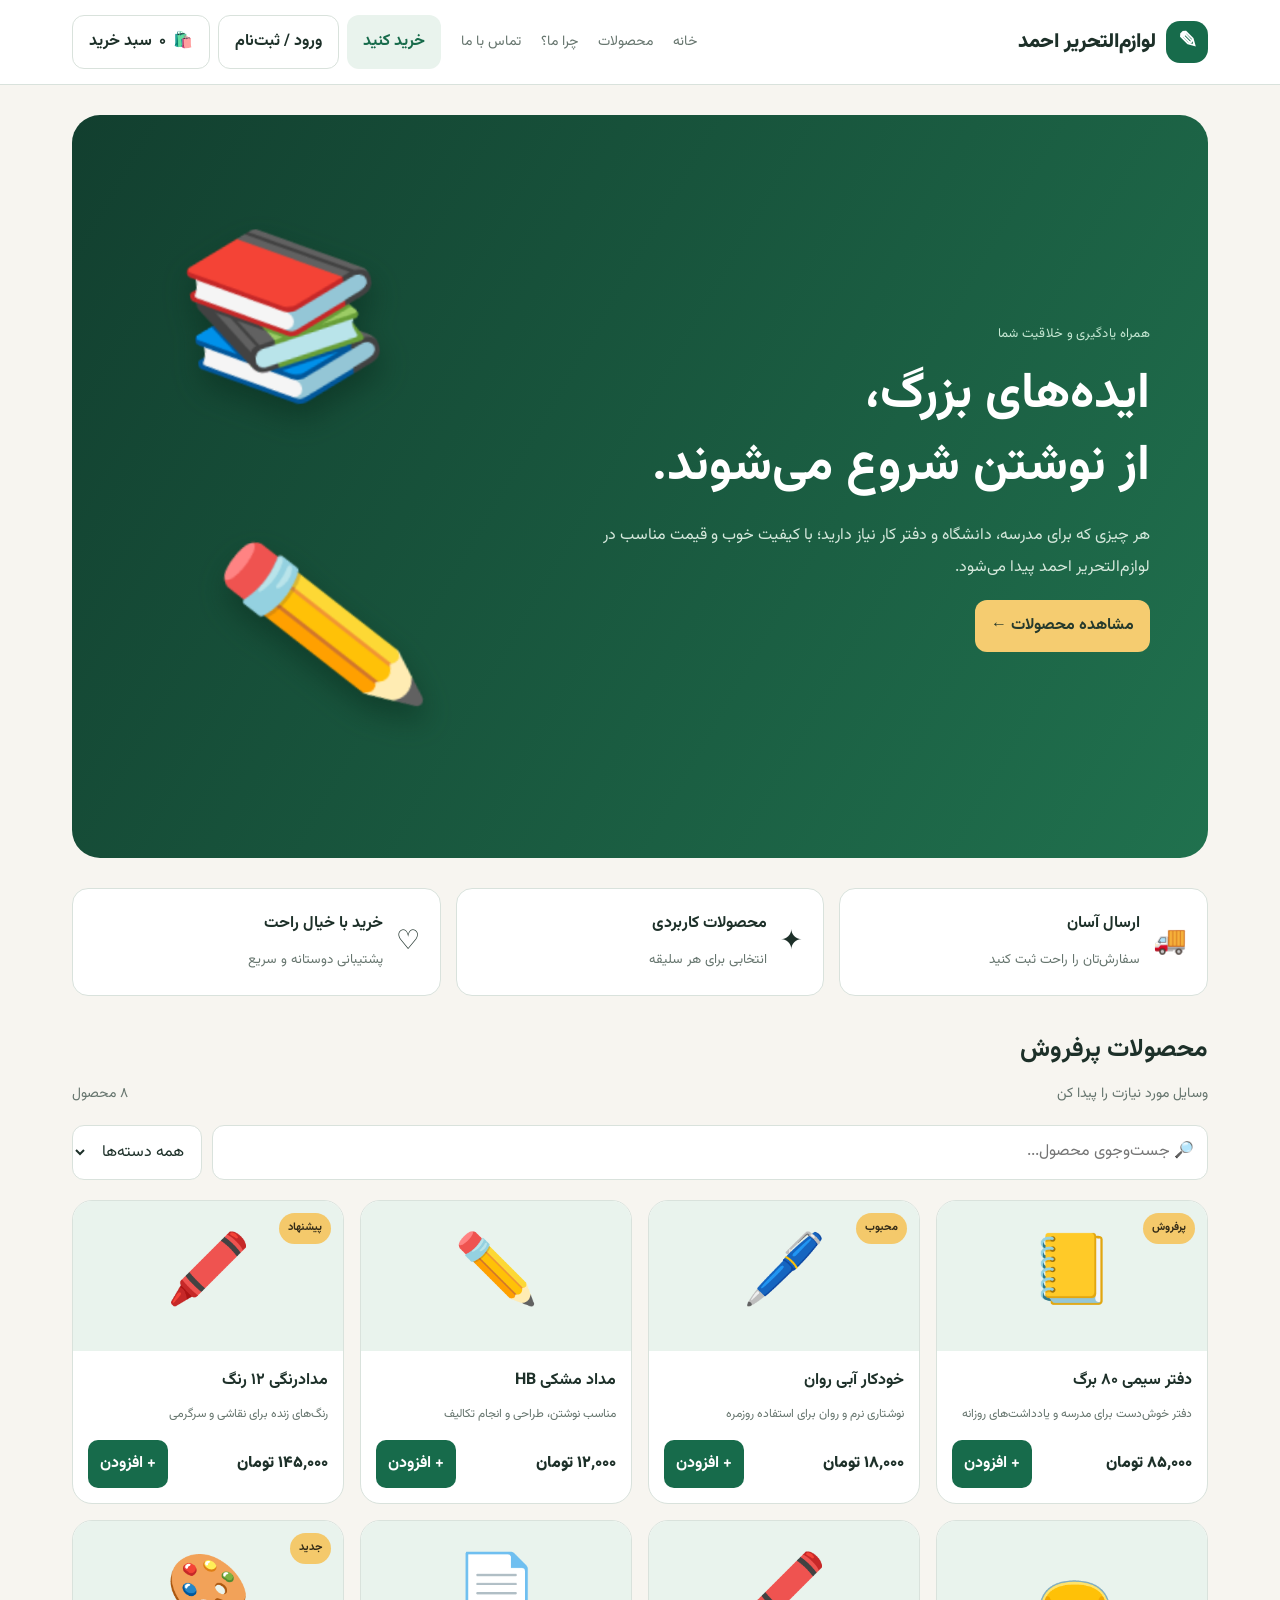
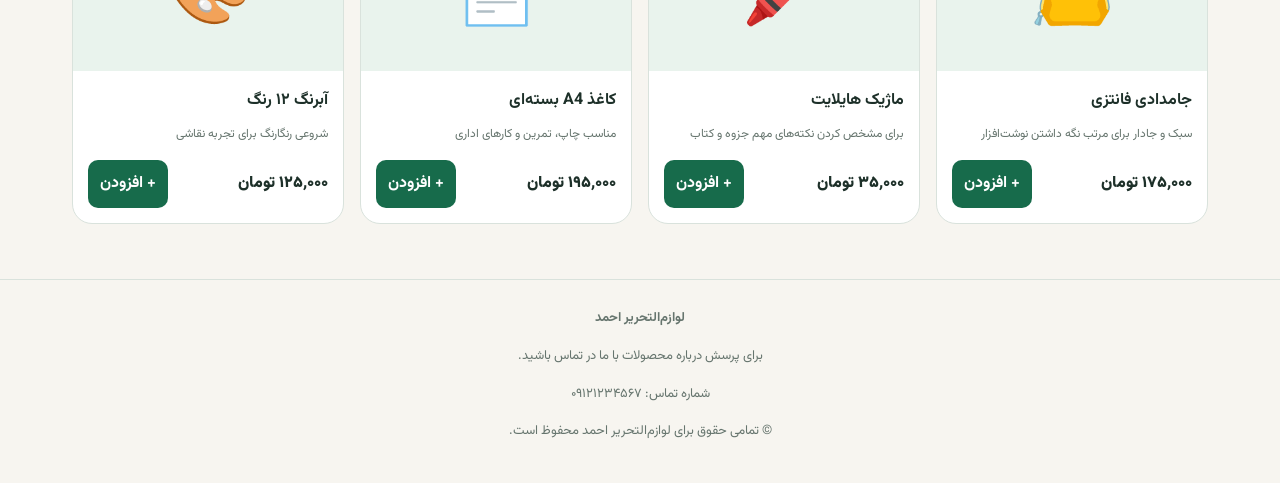
==== index.html @ 2559542f "Rename ahmad-shop-photo-ready.html to index.html" ====
<!DOCTYPE html>
<html lang="fa" dir="rtl">
<head>
<meta charset="UTF-8"><meta name="viewport" content="width=device-width, initial-scale=1"><title>لوازم‌التحریر احمد</title>
<style>
@import url('https://fonts.googleapis.com/css2?family=Vazirmatn:wght@400;500;600;700;800;900&display=swap');
:root{color-scheme:light dark;--bg:light-dark(#f7f5f0,#141a18);--surface:light-dark(#fff,#202925);--ink:light-dark(#1d3029,#f1f5f2);--muted:light-dark(#66756e,#aab8b0);--line:light-dark(#e4e9e4,#35443c);--green:light-dark(#176b4b,#57c18e);--pale:light-dark(#e9f3ed,#253e32);--gold:light-dark(#f4c96b,#b48d36)}*{box-sizing:border-box}body{margin:0;font-family:"Vazirmatn","Noto Sans Arabic",Tahoma,sans-serif;background:var(--bg);color:var(--ink)}button,input,select,textarea{font:inherit}button{cursor:pointer;border:0;border-radius:12px;padding:11px 16px;background:var(--green);color:white;font-weight:700}button.secondary{background:var(--pale);color:var(--green)}button.ghost{background:transparent;border:1px solid var(--line);color:var(--ink)}button.danger{background:#b84040}.root{min-height:100vh;background:var(--bg)}header{background:var(--surface);border-bottom:1px solid var(--line);position:sticky;top:0;z-index:5}.nav{max-width:1180px;margin:auto;padding:15px 22px;display:flex;align-items:center;gap:20px}.brand{display:flex;align-items:center;gap:10px;font-weight:900;font-size:20px;margin-left:auto}.logo{width:42px;height:42px;border-radius:14px;background:var(--green);color:white;display:grid;place-items:center;font-size:23px}.navlinks{display:flex;gap:20px;color:var(--muted);font-size:14px}.navlinks a{color:inherit;text-decoration:none}.navactions{display:flex;gap:8px}.hero{max-width:1180px;margin:30px auto 22px;padding:0 22px}.heroBox{background:linear-gradient(120deg,#123f2f,#20714e);border-radius:28px;color:white;padding:clamp(26px,5vw,58px);display:grid;grid-template-columns:1.3fr .7fr;align-items:center;gap:20px;overflow:hidden;position:relative}.eyebrow{font-size:13px;color:#c7e8d4;letter-spacing:.3px}.hero h1{font-size:clamp(30px,4vw,50px);line-height:1.45;margin:12px 0}.hero p{color:#d5e8dc;line-height:2;max-width:570px}.heroArt{font-size:clamp(90px,14vw,165px);text-align:center;filter:drop-shadow(0 15px 15px #082b1c88);transform:rotate(-7deg)}.hero button{background:#f5cc70;color:#263a2c}.wrap{max-width:1180px;margin:0 auto;padding:0 22px 55px}.sectionHead{display:flex;align-items:end;justify-content:space-between;gap:16px;margin:30px 0 18px}.sectionHead h2{margin:0;font-size:25px}.muted{color:var(--muted);font-size:14px;margin-top:7px}.filters{display:flex;gap:10px;flex-wrap:wrap;margin-bottom:20px}.field{background:var(--surface);border:1px solid var(--line);border-radius:12px;color:var(--ink);padding:11px 13px;min-width:0}.search{flex:1;min-width:180px}.products{display:grid;grid-template-columns:repeat(4,minmax(0,1fr));gap:16px}.product{background:var(--surface);border:1px solid var(--line);border-radius:20px;overflow:hidden;display:flex;flex-direction:column;transition:transform .2s}.product:hover{transform:translateY(-3px)}.productArt{height:150px;background:var(--pale);display:grid;place-items:center;font-size:68px;position:relative;overflow:hidden}.productArt img{width:100%;height:100%;object-fit:cover;display:block}.imagePreview{width:100%;height:180px;border:2px dashed var(--line);border-radius:16px;background:var(--pale);display:grid;place-items:center;overflow:hidden;color:var(--muted);margin-top:8px}.imagePreview img{width:100%;height:100%;object-fit:contain;display:block}.tag{position:absolute;top:12px;right:12px;background:var(--gold);color:#332b17;border-radius:20px;padding:5px 9px;font-size:11px;font-weight:bold}.productBody{padding:15px;display:flex;flex-direction:column;flex:1}.product h3{margin:0 0 8px;font-size:16px}.product p{font-size:12px;color:var(--muted);line-height:1.8;margin:0 0 14px}.priceRow{display:flex;align-items:center;justify-content:space-between;gap:8px;margin-top:auto}.price{font-weight:900;font-size:16px}.price small{font-size:11px;color:var(--muted);font-weight:400}.add{padding:9px 12px;border-radius:10px}.benefits{display:grid;grid-template-columns:repeat(3,1fr);gap:15px;margin:30px 0}.benefit{border:1px solid var(--line);background:var(--surface);border-radius:16px;padding:20px;display:flex;gap:13px;align-items:center}.benefit span{font-size:27px}.benefit strong{display:block;margin-bottom:5px}.benefit small{color:var(--muted)}footer{border-top:1px solid var(--line);padding:26px 22px;color:var(--muted);text-align:center;font-size:13px}.adminTab{position:fixed;bottom:18px;left:18px;z-index:8;box-shadow:0 6px 25px #0002}.admin{position:fixed;inset:0;background:var(--bg);z-index:10;overflow:auto;display:none}.admin.open{display:block}.adminTop{background:var(--surface);border-bottom:1px solid var(--line);padding:17px 24px;display:flex;align-items:center;gap:12px;position:sticky;top:0;z-index:2}.adminTop h2{margin:0 auto 0 0;font-size:19px}.adminLayout{max-width:1180px;margin:auto;padding:24px;display:grid;grid-template-columns:220px 1fr;gap:22px}.side,.panel{background:var(--surface);border:1px solid var(--line);border-radius:18px;padding:18px;height:max-content}.side button{width:100%;text-align:right;margin:4px 0}.side button.active{background:var(--green);color:white}.panel h3{margin:0 0 16px}.adminGrid{display:grid;grid-template-columns:repeat(2,minmax(0,1fr));gap:14px}.adminGrid label{font-size:13px;color:var(--muted);display:flex;flex-direction:column;gap:7px}.adminGrid .wide{grid-column:1/-1}.adminActions{display:flex;gap:9px;flex-wrap:wrap;margin-top:18px}.tableWrap{overflow:auto}table{width:100%;border-collapse:collapse;min-width:500px}th,td{text-align:right;padding:12px 10px;border-bottom:1px solid var(--line);font-size:13px}th{color:var(--muted);font-weight:600}.tiny{padding:7px 10px;font-size:12px;margin:2px}.statrow{display:grid;grid-template-columns:repeat(3,1fr);gap:12px;margin-bottom:18px}.stat{background:var(--pale);padding:16px;border-radius:14px}.stat strong{font-size:22px;display:block;margin-top:8px}.empty{text-align:center;padding:45px;color:var(--muted)}.toast{position:fixed;bottom:20px;right:20px;background:var(--ink);color:var(--bg);padding:13px 18px;border-radius:12px;display:none;z-index:20}.toast.show{display:block}.cartBubble{font-weight:bold}.note{font-size:12px;color:var(--muted);line-height:1.8}
@media(max-width:850px){.products{grid-template-columns:repeat(2,minmax(0,1fr))}.navlinks{display:none}.heroBox{grid-template-columns:1fr .5fr}.heroArt{font-size:85px}.adminLayout{grid-template-columns:1fr}.side{display:flex;gap:6px;overflow:auto}.side button{white-space:nowrap;width:auto}.benefits{grid-template-columns:1fr}.statrow{grid-template-columns:1fr 1fr}}
@media(max-width:500px){.nav{padding:12px}.brand{font-size:16px}.logo{width:36px;height:36px}.navactions button{padding:9px 10px}.hero{margin-top:16px}.heroBox{grid-template-columns:1fr}.heroArt{display:none}.products{gap:10px}.productArt{height:110px;font-size:53px}.productBody{padding:11px}.product h3{font-size:14px}.priceRow{align-items:flex-start;flex-direction:column}.add{width:100%}.adminLayout{padding:12px}.adminGrid{grid-template-columns:1fr}.adminGrid .wide{grid-column:auto}.adminTop{padding:12px}.statrow{grid-template-columns:1fr}}
/* Persian typography and mobile-first polish */
body,button,input,select,textarea{font-family:"Vazirmatn","Noto Sans Arabic","Noto Naskh Arabic UI",Tahoma,sans-serif;line-height:1.8}
.adminTab{display:block!important}
.authShade,.checkoutShade{position:fixed;inset:0;background:#101713d9;z-index:30;display:grid;place-items:center;padding:16px;overflow:auto}
.authCard,.checkoutCard{background:var(--surface);color:var(--ink);border:1px solid var(--line);border-radius:22px;padding:24px;width:min(100%,480px);box-shadow:0 25px 80px #0004}
.authCard h2,.checkoutCard h2{margin-top:0}
.authCard label,.checkoutCard label{display:flex;flex-direction:column;gap:6px;margin:12px 0;font-size:14px}
.authCard input,.checkoutCard input,.checkoutCard textarea{width:100%}
.payBox{padding:14px;border:1px dashed var(--green);border-radius:14px;background:var(--pale);line-height:2;margin:14px 0}
.socialLinks{display:flex;gap:8px;flex-wrap:wrap;margin:12px 0}
.socialLinks a{display:inline-block;text-decoration:none;background:var(--pale);color:var(--green);border-radius:10px;padding:9px 12px;font-weight:700}
@media(max-width:500px){.authCard,.checkoutCard{padding:18px}.authCard button,.checkoutCard button{width:100%}}
/* Clear, readable customer forms */
:root{color-scheme:light;--bg:#f7f5f0;--surface:#ffffff;--ink:#1d3029;--muted:#66756e;--line:#d9e2dc;--green:#176b4b;--pale:#e9f3ed;--gold:#f4c96b}
body,button,input,select,textarea{font-family:Tahoma,"Segoe UI",sans-serif;line-height:1.9}
.checkoutShade,.authShade{background:rgba(8,18,13,.78);padding:24px 14px;align-items:start;overflow-y:auto}
.checkoutCard,.authCard{background:#fff!important;color:#172c22!important;border:2px solid #d5e5da;box-shadow:0 20px 70px rgba(0,0,0,.45);width:min(100%,560px);max-height:none;margin:3vh auto;padding:30px;font-size:16px}
.checkoutCard h2,.authCard h2{font-size:27px;font-weight:900;color:#145b3d;margin-bottom:8px}
.checkoutCard .muted,.authCard .muted{color:#53665b;font-size:15px;line-height:2}
.checkoutCard label,.authCard label{display:flex;flex-direction:column;gap:8px;margin:16px 0;color:#243b2f;font-size:16px;font-weight:700}
.checkoutCard .field,.authCard .field{background:#fff!important;color:#172c22!important;border:1.5px solid #b8cbbd;border-radius:11px;padding:12px 14px;min-height:48px;width:100%;font-size:16px}
.checkoutCard textarea,.authCard textarea{min-height:90px}
.checkoutCard .adminActions,.authCard .adminActions{display:flex;gap:10px;flex-wrap:wrap;margin-top:22px}
.checkoutCard .adminActions button,.authCard .adminActions button{flex:1;min-width:130px;min-height:48px;font-size:15px}
.checkoutCard .note,.authCard .note{color:#52665a;font-size:13px;line-height:2}
.checkoutCard .payBox{background:#edf7f0;color:#183c29;border:1.5px dashed #176b4b;font-size:16px}
@media(max-width:500px){.checkoutShade,.authShade{padding:10px}.checkoutCard,.authCard{padding:20px;margin:8px auto}.checkoutCard h2,.authCard h2{font-size:23px}.checkoutCard .adminActions,.authCard .adminActions{flex-direction:column}.checkoutCard .adminActions button,.authCard .adminActions button{width:100%}}
/* Secret admin entry: click the shop name five times */
.adminTab{display:none!important}
#brandName{cursor:pointer;user-select:none}
#brandName:focus-visible{outline:2px solid var(--green);outline-offset:5px;border-radius:4px}
body,button,input,select,textarea{font-family:'Vazirmatn',Tahoma,sans-serif!important;line-height:1.9}
</style></head>
<body><div class="root" id="appRoot">
<header><div class="nav"><div class="brand"><div class="logo">✎</div><span id="brandName">لوازم‌التحریر احمد</span></div><nav class="navlinks"><a href="#home">خانه</a><a href="#products">محصولات</a><a href="#why">چرا ما؟</a><a href="#contact">تماس با ما</a></nav><div class="navactions"><button class="secondary" onclick="document.getElementById('products').scrollIntoView({behavior:'smooth'})">خرید کنید</button><button class="ghost" onclick="showCart()">🛒 <span class="cartBubble" id="cartCount">۰</span></button></div></div></header>
<section class="hero" id="home"><div class="heroBox"><div><div class="eyebrow" id="heroEyebrow">همراه یادگیری و خلاقیت شما</div><h1 id="heroTitle">ایده‌های بزرگ،<br>از نوشتن شروع می‌شوند.</h1><p id="heroText">هر چیزی که برای مدرسه، دانشگاه و دفتر کار نیاز دارید؛ با کیفیت خوب و قیمت مناسب در لوازم‌التحریر احمد پیدا می‌شود.</p><button onclick="document.getElementById('products').scrollIntoView({behavior:'smooth'})">مشاهده محصولات ←</button></div><div class="heroArt">📚✏️</div></div></section>
<main class="wrap"><div class="benefits" id="why"><div class="benefit"><span>🚚</span><div><strong>ارسال آسان</strong><small>سفارش‌تان را راحت ثبت کنید</small></div></div><div class="benefit"><span>✦</span><div><strong>محصولات کاربردی</strong><small>انتخابی برای هر سلیقه</small></div></div><div class="benefit"><span>♡</span><div><strong>خرید با خیال راحت</strong><small>پشتیبانی دوستانه و سریع</small></div></div></div>
<div class="sectionHead" id="products"><div><h2>محصولات پرفروش</h2><div class="muted">وسایل مورد نیازت را پیدا کن</div></div><span class="muted" id="productCount"></span></div><div class="filters"><input class="field search" id="searchBox" placeholder="🔎 جست‌وجوی محصول..." oninput="renderProducts()"><select class="field" id="categoryFilter" onchange="renderProducts()"><option value="همه">همه دسته‌ها</option><option>نوشت‌افزار</option><option>دفتر و کاغذ</option><option>ابزار هنری</option><option>لوازم اداری</option></select></div><div class="products" id="productGrid"></div>
</main><footer id="contact"><strong id="footerName">لوازم‌التحریر احمد</strong><p id="footerText">برای پرسش درباره محصولات با ما در تماس باشید.</p><span id="footerPhone">شماره تماس: ۰۹۱۲۱۲۳۴۵۶۷</span><p>© تمامی حقوق برای لوازم‌التحریر احمد محفوظ است.</p></footer></div>
<button class="adminTab" onclick="openAdmin()">⚙ پنل مدیریت</button><div class="admin" id="admin"><div class="adminTop"><div class="logo">✎</div><h2>پنل مدیریت فروشگاه</h2><button class="ghost" onclick="closeAdmin()">✕ بستن</button></div><div class="adminLayout"><aside class="side"><button class="active" data-tab="dashboard" onclick="adminTab('dashboard',this)">▦ نمای کلی</button><button data-tab="products" onclick="adminTab('products',this)">📦 مدیریت محصولات</button><button data-tab="settings" onclick="adminTab('settings',this)">⚙ تنظیمات سایت</button><button data-tab="orders" onclick="adminTab('orders',this)">🛒 سبد خرید / سفارش‌ها</button></aside><section id="adminContent"></section></div></div><div class="toast" id="toast"></div>
<script>
const defaultProducts=[
{id:1,name:'دفتر سیمی ۸۰ برگ',category:'دفتر و کاغذ',price:85000,emoji:'📒',desc:'دفتر خوش‌دست برای مدرسه و یادداشت‌های روزانه',tag:'پرفروش'},
{id:2,name:'خودکار آبی روان',category:'نوشت‌افزار',price:18000,emoji:'🖊️',desc:'نوشتاری نرم و روان برای استفاده روزمره',tag:'محبوب'},
{id:3,name:'مداد مشکی HB',category:'نوشت‌افزار',price:12000,emoji:'✏️',desc:'مناسب نوشتن، طراحی و انجام تکالیف',tag:''},
{id:4,name:'مدادرنگی ۱۲ رنگ',category:'ابزار هنری',price:145000,emoji:'🖍️',desc:'رنگ‌های زنده برای نقاشی و سرگرمی',tag:'پیشنهاد'},
{id:5,name:'جامدادی فانتزی',category:'نوشت‌افزار',price:175000,emoji:'👝',desc:'سبک و جادار برای مرتب نگه داشتن نوشت‌افزار',tag:''},
{id:6,name:'ماژیک هایلایت',category:'لوازم اداری',price:35000,emoji:'🖍️',desc:'برای مشخص کردن نکته‌های مهم جزوه و کتاب',tag:''},
{id:7,name:'کاغذ A4 بسته‌ای',category:'دفتر و کاغذ',price:195000,emoji:'📄',desc:'مناسب چاپ، تمرین و کارهای اداری',tag:''},
{id:8,name:'آبرنگ ۱۲ رنگ',category:'ابزار هنری',price:125000,emoji:'🎨',desc:'شروعی رنگارنگ برای تجربه نقاشی',tag:'جدید'}];
const defaultSettings={brand:'لوازم‌التحریر احمد',eyebrow:'همراه یادگیری و خلاقیت شما',heroTitle:'ایده‌های بزرگ،\nاز نوشتن شروع می‌شوند.',heroText:'هر چیزی که برای مدرسه، دانشگاه و دفتر کار نیاز دارید؛ با کیفیت خوب و قیمت مناسب در لوازم‌التحریر احمد پیدا می‌شود.',footerText:'برای پرسش درباره محصولات با ما در تماس باشید.',phone:'۰۹۱۲۱۲۳۴۵۶۷'};
let products=load('ahmad_products',defaultProducts),settings=load('ahmad_settings',defaultSettings),cart=load('ahmad_cart',[]),orders=load('ahmad_orders',[]),editId=null;
function load(k,d){try{return JSON.parse(localStorage.getItem(k))||structuredClone(d)}catch(e){return JSON.parse(JSON.stringify(d))}}function save(){localStorage.setItem('ahmad_products',JSON.stringify(products));localStorage.setItem('ahmad_settings',JSON.stringify(settings));localStorage.setItem('ahmad_cart',JSON.stringify(cart));localStorage.setItem('ahmad_orders',JSON.stringify(orders))}function money(n){return Number(n).toLocaleString('fa-IR')+' تومان'}function esc(s){return String(s??'').replace(/[&<>"']/g,c=>({'&':'&amp;','<':'&lt;','>':'&gt;','"':'&quot;',"'":'&#39;'}[c]))}
function applySettings(){document.getElementById('brandName').textContent=settings.brand;document.getElementById('footerName').textContent=settings.brand;document.getElementById('heroEyebrow').textContent=settings.eyebrow;document.getElementById('heroTitle').innerHTML=esc(settings.heroTitle).replace(/\n/g,'<br>');document.getElementById('heroText').textContent=settings.heroText;document.getElementById('footerText').textContent=settings.footerText;document.getElementById('footerPhone').textContent='شماره تماس: '+settings.phone;document.title=settings.brand}
function renderProducts(){let q=(document.getElementById('searchBox')?.value||'').trim().toLowerCase(),cat=document.getElementById('categoryFilter')?.value||'همه';let list=products.filter(p=>(cat==='همه'||p.category===cat)&&(p.name+' '+p.desc+' '+p.category).toLowerCase().includes(q));document.getElementById('productCount').textContent=list.length.toLocaleString('fa-IR')+' محصول';document.getElementById('productGrid').innerHTML=list.length?list.map(p=>`<article class="product"><div class="productArt">${p.tag?`<span class="tag">${esc(p.tag)}</span>`:''}${p.image?`<img src="${p.image}" alt="${esc(p.name)}" loading="lazy">`:`<span>${esc(p.emoji||'📦')}</span>`}</div><div class="productBody"><h3>${esc(p.name)}</h3><p>${esc(p.desc)}</p><div class="priceRow"><span class="price">${money(p.price)}</span><button class="add" onclick="addCart(${p.id})">+ افزودن</button></div></div></article>`).join(''):'<div class="empty" style="grid-column:1/-1">محصولی پیدا نشد.</div>'}
function updateCartCount(){document.getElementById('cartCount').textContent=cart.reduce((a,c)=>a+c.qty,0).toLocaleString('fa-IR')}
function addCart(id){let p=products.find(p=>p.id===id);if(!p)return;let c=cart.find(c=>c.id===id);if(c)c.qty++;else cart.push({id,qty:1});save();updateCartCount();toast('محصول به سبد خرید اضافه شد')}
function toast(t){let el=document.getElementById('toast');el.textContent=t;el.classList.add('show');setTimeout(()=>el.classList.remove('show'),2300)}
function showCart(){if(!cart.length){toast('سبد خرید شما خالی است');return}let lines=cart.map(c=>{let p=products.find(p=>p.id===c.id);return p?`${p.name} × ${c.qty} — ${money(p.price*c.qty)}`:''}).filter(Boolean);let total=cart.reduce((a,c)=>{let p=products.find(p=>p.id===c.id);return a+(p?p.price*c.qty:0)},0);let detail=lines.join('\n')+'\n\nجمع کل: '+money(total)+'\n\nبرای ثبت سفارش نمایشی، تأیید را بزنید.';if(confirm(detail+'\n\nثبت سفارش؟')){orders.unshift({id:Date.now(),date:new Date().toLocaleDateString('fa-IR'),items:cart.map(c=>({...c})),total,status:'ثبت شده'});cart=[];save();updateCartCount();toast('سفارش در این پیش‌نمایش ثبت شد')}}
function openAdmin(){document.getElementById('admin').classList.add('open');adminTab('dashboard',document.querySelector('[data-tab="dashboard"]'))}function closeAdmin(){document.getElementById('admin').classList.remove('open')}
function adminTab(tab,btn){document.querySelectorAll('.side button').forEach(b=>b.classList.toggle('active',b===btn));if(tab==='dashboard')dashboard();if(tab==='products')productAdmin();if(tab==='settings')settingsAdmin();if(tab==='orders')ordersAdmin()}
function dashboard(){document.getElementById('adminContent').innerHTML=`<div class="statrow"><div class="stat">تعداد محصولات<strong>${products.length.toLocaleString('fa-IR')}</strong></div><div class="stat">تعداد سفارش‌ها<strong>${orders.length.toLocaleString('fa-IR')}</strong></div><div class="stat">اقلام در سبد<strong>${cart.reduce((a,c)=>a+c.qty,0).toLocaleString('fa-IR')}</strong></div></div><div class="panel"><h3>به پنل مدیریت خوش آمدید</h3><p class="muted">از این قسمت می‌توانید محصولات، قیمت‌ها، توضیحات، اطلاعات تماس و متن‌های صفحه اصلی را ویرایش کنید. تغییرات در همین مرورگر ذخیره می‌شوند.</p><div class="adminActions"><button onclick="adminTab('products',document.querySelector('[data-tab=products]'))">مدیریت محصولات</button><button class="secondary" onclick="adminTab('settings',document.querySelector('[data-tab=settings]'))">ویرایش ظاهر و اطلاعات سایت</button></div><p class="note">نکته: این یک پیش‌نمایش تعاملی است؛ اطلاعات روی دستگاه فعلی ذخیره می‌شوند و هنوز به درگاه پرداخت یا سرور واقعی متصل نیست.</p></div>`}
function productAdmin(){if(typeof editId==='undefined')editId=null;document.getElementById('adminContent').innerHTML=`<div class="panel"><h3 id="productFormTitle">افزودن محصول جدید</h3><form id="productForm" onsubmit="saveProduct(event)"><div class="adminGrid"><label>نام محصول<input class="field" name="name" required placeholder="مثلاً دفتر ۱۰۰ برگ"></label><label>قیمت (تومان)<input class="field" name="price" type="number" min="0" required placeholder="85000"></label><label>دسته‌بندی<select class="field" name="category"><option>نوشت‌افزار</option><option>دفتر و کاغذ</option><option>ابزار هنری</option><option>لوازم اداری</option></select></label><label>ایموجی / آیکن<input class="field" name="emoji" value="📦" maxlength="8"></label><label>برچسب کوتاه<input class="field" name="tag" placeholder="مثلاً جدید"></label><label class="wide">توضیحات<input class="field" name="desc" required placeholder="توضیح کوتاه محصول"></label><label class="wide">عکس محصول<input class="field" name="image" type="file" accept="image/*" onchange="previewProductImage(event)"><span class="note">JPG، PNG یا WebP؛ حداکثر ۲ مگابایت.</span><div class="imagePreview" id="productImagePreview">📷 هنوز عکسی انتخاب نشده</div></label></div><div class="adminActions"><button type="submit">ذخیره محصول</button><button type="button" class="ghost" onclick="resetProductForm()">پاک کردن فرم</button></div></form></div><div class="panel" style="margin-top:16px"><h3>فهرست محصولات</h3><div class="tableWrap"><table><thead><tr><th>محصول</th><th>دسته</th><th>قیمت</th><th>عملیات</th></tr></thead><tbody>${products.map(p=>`<tr><td>${esc(p.emoji)} ${esc(p.name)}</td><td>${esc(p.category)}</td><td>${money(p.price)}</td><td><button class="tiny secondary" onclick="editProduct(${p.id})">ویرایش</button><button class="tiny danger" onclick="deleteProduct(${p.id})">حذف</button></td></tr>`).join('')}</tbody></table></div></div>`}
function previewProductImage(e){const f=e.target.files&&e.target.files[0],box=document.getElementById('productImagePreview');if(!f)return;if(!f.type.startsWith('image/')){toast('لطفاً فایل تصویر انتخاب کنید');e.target.value='';return}if(f.size>2000000){toast('عکس باید کمتر از ۲ مگابایت باشد');e.target.value='';return}const r=new FileReader();r.onload=()=>{box.innerHTML='<img src="'+r.result+'" alt="پیش‌نمایش">';box.dataset.image=r.result};r.readAsDataURL(f)}
function saveProduct(e){e.preventDefault();let f=new FormData(e.target),file=f.get('image'),old=editId!==null?products.find(x=>x.id===editId):null,done=(image)=>{let p={name:f.get('name').trim(),price:Number(f.get('price')),category:f.get('category'),emoji:f.get('emoji')||'📦',tag:f.get('tag'),desc:f.get('desc').trim(),image:image||old?.image||''};if(editId!==null){products=products.map(x=>x.id===editId?{...x,...p}:x);toast('محصول ویرایش شد')}else{p.id=Math.max(0,...products.map(x=>x.id))+1;products.push(p);toast('محصول اضافه شد')}try{save();renderProducts();editId=null;productAdmin()}catch(err){toast('حافظه مرورگر پر شده؛ عکس کوچک‌تری انتخاب کنید')}};if(file&&file.size){if(file.size>2000000){toast('عکس باید کمتر از ۲ مگابایت باشد');return}const r=new FileReader();r.onload=()=>done(r.result);r.readAsDataURL(file)}else done(null)}
function editProduct(id){let p=products.find(x=>x.id===id);if(!p)return;editId=id;productAdmin();let form=document.getElementById('productForm');for(let k of ['name','price','category','emoji','tag','desc'])form.elements[k].value=p[k]??'';const box=document.getElementById('productImagePreview');if(box&&p.image)box.innerHTML='<img src="'+p.image+'" alt="تصویر فعلی">';document.getElementById('productFormTitle').textContent='ویرایش محصول: '+p.name;form.scrollIntoView({behavior:'smooth',block:'center'})}
function resetProductForm(){editId=null;productAdmin()}function deleteProduct(id){let p=products.find(x=>x.id===id);if(p&&confirm('محصول «'+p.name+'» حذف شود؟')){products=products.filter(x=>x.id!==id);save();renderProducts();productAdmin();toast('محصول حذف شد')}}
function settingsAdmin(){document.getElementById('adminContent').innerHTML=`<div class="panel"><h3>تنظیمات و محتوای سایت</h3><form onsubmit="saveSettings(event)"><div class="adminGrid"><label>نام فروشگاه<input class="field" name="brand" required value="${esc(settings.brand)}"></label><label>شماره تماس<input class="field" name="phone" value="${esc(settings.phone)}"></label><label class="wide">متن کوچک بالای عنوان<input class="field" name="eyebrow" value="${esc(settings.eyebrow)}"></label><label class="wide">عنوان اصلی صفحه<textarea class="field" name="heroTitle" rows="2">${esc(settings.heroTitle)}</textarea></label><label class="wide">توضیحات صفحه اصلی<textarea class="field" name="heroText" rows="3">${esc(settings.heroText)}</textarea></label><label class="wide">متن پایین سایت<textarea class="field" name="footerText" rows="2">${esc(settings.footerText)}</textarea></label></div><div class="adminActions"><button type="submit">ذخیره تنظیمات</button><button type="button" class="ghost" onclick="resetSettings()">بازگشت به متن اولیه</button></div></form><p class="note">با ذخیره، تغییرات بلافاصله در صفحه فروشگاه نمایش داده می‌شود.</p></div>`}
function saveSettings(e){e.preventDefault();let f=new FormData(e.target);for(let k of Object.keys(defaultSettings))settings[k]=f.get(k);save();applySettings();toast('تنظیمات ذخیره شد')}function resetSettings(){if(confirm('تنظیمات به حالت اولیه برگردد؟')){settings={...defaultSettings};save();applySettings();settingsAdmin();toast('تنظیمات بازنشانی شد')}}
function ordersAdmin(){document.getElementById('adminContent').innerHTML=`<div class="panel"><h3>سفارش‌های ثبت‌شده در این پیش‌نمایش</h3><p class="muted">ثبت سفارش فقط نمایشی است و پرداخت واقعی انجام نمی‌شود.</p>${orders.length?`<div class="tableWrap"><table><thead><tr><th>شماره</th><th>تاریخ</th><th>مبلغ کل</th><th>وضعیت</th><th>عملیات</th></tr></thead><tbody>${orders.map(o=>`<tr><td>${String(o.id).slice(-6)}</td><td>${esc(o.date)}</td><td>${money(o.total)}</td><td>${esc(o.status)}</td><td><button class="tiny secondary" onclick="viewOrder(${o.id})">جزئیات</button><button class="tiny danger" onclick="deleteOrder(${o.id})">حذف</button></td></tr>`).join('')}</tbody></table></div>`:'<div class="empty">هنوز سفارشی ثبت نشده است.</div>'}</div><div class="panel" style="margin-top:16px"><h3>سبد خرید فعلی</h3>${cart.length?cart.map(c=>{let p=products.find(p=>p.id===c.id);return p?`<p>${esc(p.name)} × ${c.qty} — ${money(p.price*c.qty)}</p>`:''}).join(''):'<p class="muted">سبد خرید خالی است.</p>'}</div>`}
function viewOrder(id){let o=orders.find(x=>x.id===id);if(o)alert(o.items.map(c=>{let p=products.find(p=>p.id===c.id);return (p?p.name:'محصول حذف‌شده')+' × '+c.qty}).join('\n')+'\nجمع: '+money(o.total))}function deleteOrder(id){if(confirm('این سفارش حذف شود؟')){orders=orders.filter(o=>o.id!==id);save();ordersAdmin()}}
/* Preview workflow: hash-based admin entry, card-transfer receipt review, and responsive checkout. */
const previewAdminUser='admin',previewAdminPass='ahmad123';
let paymentSettings=load('ahmad_payment_settings',{cardHolder:'احمد',cardNumber:'6037-0000-0000-0000',instagram:'https://www.instagram.com/',eitaa:'https://eitaa.com/',rubika:'https://rubika.ir/'});
let paymentRequests=load('ahmad_payment_requests',[]),adminAuthenticated=false;
function persistPayments(){localStorage.setItem('ahmad_payment_settings',JSON.stringify(paymentSettings));localStorage.setItem('ahmad_payment_requests',JSON.stringify(paymentRequests))}
function openLogin(){if(document.getElementById('authShade'))return;const shade=document.createElement('div');shade.id='authShade';shade.className='authShade';shade.innerHTML=`<form class="authCard" onsubmit="loginAdmin(event)"><div class="logo">✎</div><h2>ورود مدیر فروشگاه</h2><p class="muted">برای دسترسی به پنل، نام کاربری و رمز عبور را وارد کنید.</p><label>نام کاربری<input class="field" name="username" autocomplete="username" required></label><label>رمز عبور<input class="field" name="password" type="password" autocomplete="current-password" required></label><p id="loginError" class="note" role="alert"></p><div class="adminActions"><button type="submit">ورود به پنل</button><button type="button" class="ghost" onclick="location.hash='';document.getElementById('authShade')?.remove()">بازگشت به فروشگاه</button></div><p class="note">اطلاعات آزمایشی پیش‌نمایش: admin / ahmad123. این رمز فقط برای نمونه است؛ برای انتشار، احراز هویت سمت سرور باید پیاده‌سازی شود.</p></form>`;document.body.appendChild(shade)}
function loginAdmin(e){e.preventDefault();const f=new FormData(e.target);if(f.get('username')!==previewAdminUser||f.get('password')!==previewAdminPass){document.getElementById('loginError').textContent='نام کاربری یا رمز عبور درست نیست.';return}adminAuthenticated=true;document.getElementById('authShade')?.remove();document.getElementById('admin').classList.add('open');adminTab('dashboard',document.querySelector('[data-tab="dashboard"]'));}
function adminHash(){if(location.hash.toLowerCase()==='#admin'){if(adminAuthenticated){document.getElementById('admin').classList.add('open')}else{document.getElementById('admin').classList.remove('open');openLogin()}}else if(!adminAuthenticated){document.getElementById('authShade')?.remove()}}
window.addEventListener('hashchange',adminHash);
closeAdmin=function(){document.getElementById('admin').classList.remove('open');adminAuthenticated=false;if(location.hash.toLowerCase()==='#admin')history.replaceState(null,'',location.pathname+location.search)};
openAdmin=function(){location.hash='admin';adminHash()};
showCart=function(){if(!cart.length){toast('سبد خرید شما خالی است');return}const total=cart.reduce((a,c)=>{const p=products.find(p=>p.id===c.id);return a+(p?p.price*c.qty:0)},0);const shade=document.createElement('div');shade.className='checkoutShade';shade.id='checkoutShade';shade.innerHTML=`<form class="checkoutCard" onsubmit="submitPaymentRequest(event)"><h2>تکمیل سفارش</h2><p class="muted">اطلاعات تماس و نشانی را وارد کنید. ابتدا مبلغ را کارت‌به‌کارت کنید و رسید را برای ما بفرستید.</p><label>نام و نام خانوادگی<input class="field" name="customer" required></label><label>شماره موبایل<input class="field" name="mobile" inputmode="tel" required></label><label>نشانی کامل و کدپستی<textarea class="field" name="address" rows="3" required></textarea></label><label>توضیحات سفارش (اختیاری)<textarea class="field" name="note" rows="2"></textarea></label><div class="payBox"><strong>مبلغ قابل پرداخت: ${money(total)}</strong><br>به نام: ${esc(paymentSettings.cardHolder)}<br>شماره کارت: <strong>${esc(paymentSettings.cardNumber)}</strong><br><span class="note">شماره کارت از تنظیمات پنل مدیریت قابل تغییر است.</span></div><p class="note">پس از ثبت درخواست، رسید را از یکی از پیام‌رسان‌ها برای فروشگاه بفرستید. تا بررسی و تأیید مدیر، کد سفارش صادر نمی‌شود.</p><div class="adminActions"><button type="submit">ثبت درخواست پرداخت</button><button type="button" class="ghost" onclick="document.getElementById('checkoutShade').remove()">انصراف</button></div></form>`;document.body.appendChild(shade)};
function submitPaymentRequest(e){e.preventDefault();const f=new FormData(e.target);const total=cart.reduce((a,c)=>{const p=products.find(p=>p.id===c.id);return a+(p?p.price*c.qty:0)},0);const req={id:Date.now(),customer:f.get('customer').trim(),mobile:f.get('mobile').trim(),address:f.get('address').trim(),note:f.get('note').trim(),items:cart.map(c=>({...c})),total,status:'در انتظار رسید و تأیید',date:new Date().toLocaleDateString('fa-IR'),orderCode:null};paymentRequests.unshift(req);persistPayments();cart=[];save();updateCartCount();document.getElementById('checkoutShade')?.remove();showReceiptInstructions(req.id)}
function showReceiptInstructions(id){const req=paymentRequests.find(x=>x.id===id);if(!req)return;const shade=document.createElement('div');shade.className='checkoutShade';shade.innerHTML=`<div class="checkoutCard"><h2>درخواست پرداخت ثبت شد</h2><p>درخواست شما هنوز تأیید نشده است؛ بنابراین فعلاً کد سفارش ندارید.</p><div class="payBox">مبلغ: <strong>${money(req.total)}</strong><br>شماره کارت: <strong>${esc(paymentSettings.cardNumber)}</strong><br>نام صاحب کارت: ${esc(paymentSettings.cardHolder)}</div><p>رسید پرداخت را از یکی از راه‌های زیر برای فروشگاه بفرستید و نام و شماره موبایل ثبت‌شده را ذکر کنید.</p><div class="socialLinks"><a href="${esc(paymentSettings.instagram)}" target="_blank" rel="noopener">ارسال در اینستاگرام</a><a href="${esc(paymentSettings.eitaa)}" target="_blank" rel="noopener">ارسال در ایتا</a><a href="${esc(paymentSettings.rubika)}" target="_blank" rel="noopener">ارسال در روبیکا</a></div><p class="note">این لینک‌ها باید در پنل مدیریت با آدرس واقعی صفحه یا شناسه فروشگاه تنظیم شوند. در این پیش‌نمایش ارسال رسید خودکار نیست.</p><button onclick="this.closest('.checkoutShade').remove()">متوجه شدم</button></div>`;document.body.appendChild(shade)}
adminTab=function(tab,btn){document.querySelectorAll('.side button').forEach(b=>b.classList.toggle('active',b===btn));if(tab==='dashboard')dashboard();if(tab==='products')productAdmin();if(tab==='settings')settingsAdmin();if(tab==='orders')ordersAdmin();if(tab==='payments')paymentsAdmin()};
const oldSettingsAdmin=settingsAdmin;
settingsAdmin=function(){oldSettingsAdmin();const panel=document.getElementById('adminContent');panel.insertAdjacentHTML('beforeend',`<div class="panel" style="margin-top:16px"><h3>پرداخت کارت‌به‌کارت و راه‌های ارسال رسید</h3><form onsubmit="savePaymentSettings(event)"><div class="adminGrid"><label>نام صاحب کارت<input class="field" name="cardHolder" required value="${esc(paymentSettings.cardHolder)}"></label><label>شماره کارت<input class="field" name="cardNumber" required value="${esc(paymentSettings.cardNumber)}"></label><label class="wide">لینک یا شناسه اینستاگرام<input class="field" name="instagram" type="url" required value="${esc(paymentSettings.instagram)}"></label><label class="wide">لینک ایتا<input class="field" name="eitaa" type="url" required value="${esc(paymentSettings.eitaa)}"></label><label class="wide">لینک روبیکا<input class="field" name="rubika" type="url" required value="${esc(paymentSettings.rubika)}"></label></div><div class="adminActions"><button type="submit">ذخیره اطلاعات پرداخت</button></div></form><p class="note">در این پیش‌نمایش تغییرات فقط در همین مرورگر ذخیره می‌شوند. اطلاعات کارت را فقط پس از بررسی نهایی وارد کنید.</p></div>`)};
function savePaymentSettings(e){e.preventDefault();const f=new FormData(e.target);paymentSettings={cardHolder:f.get('cardHolder').trim(),cardNumber:f.get('cardNumber').trim(),instagram:f.get('instagram').trim(),eitaa:f.get('eitaa').trim(),rubika:f.get('rubika').trim()};persistPayments();toast('تنظیمات پرداخت ذخیره شد')}
const oldOrdersAdmin=ordersAdmin;
ordersAdmin=function(){oldOrdersAdmin();const panel=document.getElementById('adminContent');panel.insertAdjacentHTML('afterbegin',`<div class="panel" style="margin-bottom:16px"><h3>درخواست‌های کارت‌به‌کارت</h3><p class="muted">کد سفارش فقط بعد از تأیید دستی رسید توسط مدیر صادر می‌شود.</p>${paymentRequests.length?`<div class="tableWrap"><table><thead><tr><th>مشتری</th><th>موبایل</th><th>مبلغ</th><th>وضعیت</th><th>عملیات</th></tr></thead><tbody>${paymentRequests.map(r=>`<tr><td>${esc(r.customer)}</td><td>${esc(r.mobile)}</td><td>${money(r.total)}</td><td>${esc(r.status)}${r.orderCode?' · '+esc(r.orderCode):''}</td><td>${r.orderCode?'کد صادر شد':`<button class="tiny" onclick="approvePayment(${r.id})">تأیید رسید و صدور کد</button>`}<button class="tiny danger" onclick="rejectPayment(${r.id})">رد</button><button class="tiny secondary" onclick="paymentDetails(${r.id})">جزئیات</button></td></tr>`).join('')}</tbody></table></div>`:'<div class="empty">درخواست پرداختی وجود ندارد.</div>'}</div>`)};
function approvePayment(id){const r=paymentRequests.find(x=>x.id===id);if(!r||r.orderCode)return;if(!confirm('آیا رسید پرداخت این مشتری را بررسی و تأیید کرده‌اید؟ فقط در صورت تطبیق مبلغ با حساب بانکی تأیید کنید.'))return;r.status='پرداخت تأیید شد';r.orderCode='AH-'+String(id).slice(-6);orders.unshift({id,date:r.date,items:r.items,total:r.total,status:'پرداخت تأیید شد',customer:r.customer,mobile:r.mobile,address:r.address,orderCode:r.orderCode});persistPayments();save();ordersAdmin();toast('پرداخت تأیید شد و کد سفارش صادر شد: '+r.orderCode)}
function rejectPayment(id){const r=paymentRequests.find(x=>x.id===id);if(!r||!confirm('درخواست پرداخت رد شود؟'))return;r.status='رسید رد شد؛ نیاز به پیگیری';persistPayments();ordersAdmin()}
function paymentDetails(id){const r=paymentRequests.find(x=>x.id===id);if(r)alert('مشتری: '+r.customer+'\nموبایل: '+r.mobile+'\nنشانی: '+r.address+'\nتوضیحات: '+r.note+'\nاقلام: '+r.items.map(c=>{const p=products.find(p=>p.id===c.id);return (p?p.name:'کالای حذف‌شده')+' × '+c.qty}).join('، ')+'\nمبلغ: '+money(r.total)+'\nکد سفارش: '+(r.orderCode||'هنوز صادر نشده'))}
/* Customer accounts and order tracking preview. Production use requires server-side authentication and database storage. */
let customerUsers=load('ahmad_customer_users',[]),currentCustomer=load('ahmad_current_customer',null);
function customerAccountButton(){const nav=document.querySelector('.navactions');if(!nav)return;let b=document.getElementById('customerAccountBtn');if(!b){b=document.createElement('button');b.id='customerAccountBtn';b.className='ghost';b.onclick=()=>currentCustomer?showCustomerOrders():showCustomerAuth()}b.textContent=currentCustomer?'پیگیری سفارش‌ها':'ورود / ثبت‌نام';const cartButton=nav.querySelector('button[onclick="showCart()"]');if(cartButton)nav.insertBefore(b,cartButton);else nav.appendChild(b)}
function showCustomerAuth(){const shade=document.createElement('div');shade.className='checkoutShade';shade.id='customerAuthShade';shade.innerHTML=`<form class="checkoutCard" onsubmit="createCustomerAccount(event)"><h2>ساخت حساب کاربری</h2><p class="muted">برای پیگیری سفارش‌ها حساب بسازید.</p><label>نام و نام خانوادگی<input class="field" name="name" required></label><label>نام کاربری<input class="field" name="username" minlength="3" autocomplete="username" required></label><label>رمز عبور<input class="field" name="password" type="password" minlength="6" autocomplete="new-password" required></label><div class="adminActions"><button type="submit">ساخت حساب</button><button type="button" class="secondary" onclick="showCustomerLogin()">قبلاً حساب ساخته‌ام</button><button type="button" class="ghost" onclick="this.closest('.checkoutShade').remove()">بستن</button></div><p class="note">این پیش‌نمایش حساب را فقط در همین مرورگر نگه می‌دارد؛ برای سایت واقعی باید ورود امن سمت سرور فعال شود.</p></form>`;document.body.appendChild(shade)}
function showCustomerLogin(){document.getElementById('customerAuthShade')?.remove();const shade=document.createElement('div');shade.className='checkoutShade';shade.id='customerAuthShade';shade.innerHTML=`<form class="checkoutCard" onsubmit="loginCustomer(event)"><h2>ورود به حساب</h2><label>نام کاربری<input class="field" name="username" autocomplete="username" required></label><label>رمز عبور<input class="field" name="password" type="password" autocomplete="current-password" required></label><p id="customerLoginError" class="note" role="alert"></p><div class="adminActions"><button type="submit">ورود</button><button type="button" class="secondary" onclick="showCustomerAuth()">ساخت حساب جدید</button><button type="button" class="ghost" onclick="this.closest('.checkoutShade').remove()">بستن</button></div></form>`;document.body.appendChild(shade)}
function createCustomerAccount(e){e.preventDefault();const f=new FormData(e.target),username=f.get('username').trim();if(customerUsers.some(u=>u.username.toLowerCase()===username.toLowerCase())){toast('این نام کاربری قبلاً ثبت شده است');return}customerUsers.push({name:f.get('name').trim(),username,password:f.get('password')});localStorage.setItem('ahmad_customer_users',JSON.stringify(customerUsers));currentCustomer={username,name:f.get('name').trim()};localStorage.setItem('ahmad_current_customer',JSON.stringify(currentCustomer));document.getElementById('customerAuthShade')?.remove();customerAccountButton();toast('حساب کاربری ساخته شد')}
function loginCustomer(e){e.preventDefault();const f=new FormData(e.target),u=customerUsers.find(x=>x.username===f.get('username').trim()&&x.password===f.get('password'));if(!u){document.getElementById('customerLoginError').textContent='نام کاربری یا رمز عبور درست نیست.';return}currentCustomer={username:u.username,name:u.name};localStorage.setItem('ahmad_current_customer',JSON.stringify(currentCustomer));document.getElementById('customerAuthShade')?.remove();customerAccountButton();showCustomerOrders()}
function showCustomerOrders(){const mine=paymentRequests.filter(r=>r.customerUsername===currentCustomer?.username);const shade=document.createElement('div');shade.className='checkoutShade';shade.innerHTML=`<div class="checkoutCard"><h2>سلام ${esc(currentCustomer?.name||'')}</h2><p class="muted">پیگیری سفارش‌های حساب شما</p>${mine.length?mine.map(r=>`<div class="payBox"><strong>سفارش ${esc(r.orderCode||String(r.id).slice(-6))}</strong><br>تاریخ: ${esc(r.date)}<br>مبلغ: ${money(r.total)}<br>وضعیت: ${esc(r.status)}</div>`).join(''):'<p class="empty">هنوز سفارشی برای این حساب ثبت نشده است.</p>'}<div class="adminActions"><button onclick="this.closest('.checkoutShade').remove()">بستن</button><button class="secondary" onclick="customerLogout()">خروج از حساب</button></div></div>`;document.body.appendChild(shade)}
function customerLogout(){currentCustomer=null;localStorage.removeItem('ahmad_current_customer');document.querySelectorAll('.checkoutShade').forEach(x=>x.remove());const b=document.getElementById('customerAccountBtn');if(b)b.textContent='حساب کاربری';customerAccountButton();toast('از حساب خارج شدید')}
showCart=function(){if(!cart.length){toast('سبد خرید شما خالی است');return}if(!currentCustomer){showCustomerAuth();toast('برای ثبت سفارش ابتدا حساب کاربری بسازید');return}const total=cart.reduce((a,c)=>{const p=products.find(p=>p.id===c.id);return a+(p?p.price*c.qty:0)},0);const shade=document.createElement('div');shade.className='checkoutShade';shade.id='checkoutShade';shade.innerHTML=`<form class="checkoutCard" onsubmit="submitPaymentRequest(event)"><h2>تکمیل سفارش</h2><p class="muted">اطلاعات تحویل را کامل کنید. پس از کارت‌به‌کارت، رسید را همین‌جا بارگذاری کنید.</p><label>نام و نام خانوادگی<input class="field" name="customer" value="${esc(currentCustomer.name)}" required></label><label>شماره موبایل<input class="field" name="mobile" inputmode="tel" required></label><label>استان<input class="field" name="province" required></label><label>شهر<input class="field" name="city" required></label><label>نشانی کامل<textarea class="field" name="address" rows="3" required></textarea></label><label>کد پستی ۱۰ رقمی<input class="field" name="postalCode" inputmode="numeric" pattern="[0-9۰-۹]{10}" minlength="10" maxlength="10" required></label><label>رسید کارت‌به‌کارت (تصویر)<input class="field" name="receipt" type="file" accept="image/*" required></label><label>توضیحات سفارش (اختیاری)<textarea class="field" name="note" rows="2"></textarea></label><div class="payBox"><strong>مبلغ قابل پرداخت: ${money(total)}</strong><br>به نام: ${esc(paymentSettings.cardHolder)}<br>شماره کارت: <strong>${esc(paymentSettings.cardNumber)}</strong></div><p class="note">توجه: این نسخه نمایشی است؛ فایل رسید فقط انتخاب می‌شود و هنوز در سرور ذخیره نمی‌شود. برای دریافت واقعی رسید و پیگیری از دستگاه‌های مختلف، اتصال امن به پایگاه داده و فضای ذخیره‌سازی لازم است.</p><div class="adminActions"><button type="submit">ثبت سفارش</button><button type="button" class="ghost" onclick="document.getElementById('checkoutShade').remove()">انصراف</button></div></form>`;document.body.appendChild(shade)};
submitPaymentRequest=function(e){e.preventDefault();const f=new FormData(e.target),file=f.get('receipt');if(!file||!file.size){toast('لطفاً تصویر رسید را انتخاب کنید');return}const total=cart.reduce((a,c)=>{const p=products.find(p=>p.id===c.id);return a+(p?p.price*c.qty:0)},0);const req={id:Date.now(),customer:f.get('customer').trim(),customerUsername:currentCustomer.username,mobile:f.get('mobile').trim(),province:f.get('province').trim(),city:f.get('city').trim(),postalCode:f.get('postalCode').trim(),address:f.get('address').trim(),note:f.get('note').trim(),receiptFileName:file.name,items:cart.map(c=>({...c})),total,status:'در انتظار بررسی رسید',date:new Date().toLocaleDateString('fa-IR'),orderCode:'AH-'+String(Date.now()).slice(-6)};paymentRequests.unshift(req);persistPayments();cart=[];save();updateCartCount();document.getElementById('checkoutShade')?.remove();toast('سفارش ثبت شد؛ از حساب کاربری پیگیری کنید');showCustomerOrders()};
applySettings();renderProducts();updateCartCount();adminHash();customerAccountButton();
let brandClickCount=0,brandClickTimer=null;
const brandEntry=document.getElementById('brandName');
brandEntry.setAttribute('tabindex','0');brandEntry.setAttribute('role','button');brandEntry.setAttribute('aria-label','برای ورود مدیر، پنج بار کلیک کنید');
function brandAdminClick(){brandClickCount++;if(brandClickTimer)clearTimeout(brandClickTimer);brandClickTimer=setTimeout(()=>{brandClickCount=0},2500);if(brandClickCount>=5){brandClickCount=0;clearTimeout(brandClickTimer);location.hash='admin';adminHash();}}
brandEntry.addEventListener('click',brandAdminClick);
brandEntry.addEventListener('keydown',e=>{if(e.key==='Enter'||e.key===' '){e.preventDefault();brandAdminClick()}});
</script>
<script>
/* Extra shop-owner controls: editable admin credentials and hero banner */
const adminPrefsKey='ahmad_admin_prefs_v1';
function getAdminPrefs(){try{return JSON.parse(localStorage.getItem(adminPrefsKey))||{username:'admin',password:'ahmad123',banner:''}}catch(e){return{username:'admin',password:'ahmad123',banner:''}}}
function saveAdminPrefs(p){localStorage.setItem(adminPrefsKey,JSON.stringify(p))}
function applyShopBanner(){const p=getAdminPrefs(),hero=document.querySelector('.heroBox');if(!hero)return;let old=document.getElementById('customShopBanner');if(p.banner){if(!old){old=document.createElement('img');old.id='customShopBanner';old.alt='بنر فروشگاه';old.style.cssText='display:block;width:100%;max-height:260px;object-fit:cover;border-radius:18px;margin:0 0 18px';document.querySelector('.hero').prepend(old)}old.src=p.banner}else if(old)old.remove()}
window.loginAdmin=function(e){e.preventDefault();const f=new FormData(e.target),p=getAdminPrefs();if(f.get('username')!==p.username||f.get('password')!==p.password){toast('نام کاربری یا رمز عبور اشتباه است');return}adminAuthenticated=true;document.getElementById('authShade')?.remove();document.getElementById('admin').classList.add('open');adminTab('dashboard',document.querySelector('[data-tab="dashboard"]'));};
const priorSettingsAdmin=window.settingsAdmin;
window.settingsAdmin=function(){priorSettingsAdmin();const p=getAdminPrefs(),panel=document.getElementById('adminContent');panel.insertAdjacentHTML('beforeend',`<div class="panel" style="margin-top:16px"><h3>امنیت پنل مدیریت</h3><p class="muted">نام کاربری و رمز جدید را وارد و ذخیره کن. تغییرات در همین مرورگر ذخیره می‌شود.</p><form id="adminCredentialsForm" onsubmit="saveAdminCredentials(event)"><div class="adminGrid"><label>نام کاربری جدید<input class="field" name="username" minlength="3" required value="${esc(p.username)}"></label><label>رمز عبور جدید<input class="field" name="password" type="password" minlength="6" required value="${esc(p.password)}"></label></div><div class="adminActions"><button type="submit">ذخیره نام کاربری و رمز</button></div></form><p class="note">این نسخه محلی است و امنیت سرور واقعی ندارد؛ برای فروشگاه عمومی از ورود سمت سرور استفاده کن.</p></div><div class="panel" style="margin-top:16px"><h3>بنر صفحه اصلی</h3><p class="muted">یک تصویر از رایانه انتخاب کن تا بالای بنر اصلی سایت نمایش داده شود.</p><form onsubmit="saveShopBanner(event)"><label>انتخاب تصویر بنر<input class="field" type="file" name="banner" accept="image/*"></label><div class="adminActions"><button type="submit">بارگذاری و ذخیره بنر</button><button type="button" class="secondary" onclick="removeShopBanner()">حذف بنر</button></div></form><p class="note">برای اینکه فایل سایت سبک بماند، تصویر کمتر از 1.5 مگابایت انتخاب کن.</p></div>`)};
function saveAdminCredentials(e){e.preventDefault();const f=new FormData(e.target),p=getAdminPrefs();p.username=f.get('username').trim();p.password=f.get('password');saveAdminPrefs(p);toast('نام کاربری و رمز جدید ذخیره شد')}
function saveShopBanner(e){e.preventDefault();const file=e.target.elements.banner.files[0];if(!file){toast('اول یک تصویر انتخاب کن');return}if(file.size>1500000){toast('تصویر باید کمتر از 1.5 مگابایت باشد');return}const reader=new FileReader();reader.onload=()=>{const p=getAdminPrefs();p.banner=reader.result;try{saveAdminPrefs(p);applyShopBanner();settingsAdmin();toast('بنر ذخیره شد')}catch(err){toast('تصویر بزرگ است؛ تصویر کوچک‌تری انتخاب کن')}};reader.readAsDataURL(file)}
function removeShopBanner(){const p=getAdminPrefs();p.banner='';saveAdminPrefs(p);applyShopBanner();settingsAdmin();toast('بنر حذف شد')}
applyShopBanner();
/* Cart polish: selectable items and a clear labeled cart button. */
const cartNavButton=document.querySelector('.navactions button[onclick="showCart()"]');
if(cartNavButton){cartNavButton.innerHTML='🛍️ <span class="cartBubble" id="cartCount">۰</span> سبد خرید';cartNavButton.setAttribute('aria-label','سبد خرید');cartNavButton.style.display='inline-flex';cartNavButton.style.alignItems='center';cartNavButton.style.gap='7px'}
showCart=function(){
 if(!cart.length){toast('سبد خرید شما خالی است');return}
 if(!currentCustomer){showCustomerAuth();toast('برای ثبت سفارش ابتدا حساب کاربری بسازید');return}
 const shade=document.createElement('div');shade.className='checkoutShade';shade.id='checkoutShade';
 const draw=()=>{const chosen=cart.filter(c=>c.selected!==false);const total=chosen.reduce((sum,c)=>{const p=products.find(x=>x.id===c.id);return sum+(p?p.price*c.qty:0)},0);const rows=cart.map(c=>{const p=products.find(x=>x.id===c.id);if(!p)return '';return `<div class="payBox" style="display:flex;align-items:center;gap:10px"><input type="checkbox" aria-label="انتخاب ${esc(p.name)} برای پرداخت" ${c.selected!==false?'checked':''} onchange="toggleCartItem(${c.id},this.checked)" style="width:20px;height:20px;accent-color:#176b4b"><span style="font-size:25px">${esc(p.emoji||'📦')}</span><div style="flex:1"><strong>${esc(p.name)}</strong><br><span class="note">${money(p.price)} × ${c.qty}</span></div><strong>${money(p.price*c.qty)}</strong><button type="button" class="tiny danger" onclick="removeCartItem(${c.id})">حذف</button></div>`}).join('');shade.innerHTML=`<form class="checkoutCard" onsubmit="submitPaymentRequest(event)"><h2>🛍️ سبد خرید شما</h2><p class="muted">محصولاتی را که می‌خواهید همین حالا پرداخت کنید انتخاب کنید.</p>${rows}<div class="adminActions"><button type="button" class="secondary" onclick="selectAllCart(true)">انتخاب همه</button><button type="button" class="ghost" onclick="selectAllCart(false)">لغو انتخاب همه</button></div><div class="payBox"><strong>جمع مبلغ محصولات انتخاب‌شده: ${money(total)}</strong><br><span class="note">فقط محصولات تیک‌خورده برای پرداخت و ثبت سفارش ارسال می‌شوند.</span></div>${chosen.length?`<label>نام و نام خانوادگی<input class="field" name="customer" value="${esc(currentCustomer.name)}" required></label><label>شماره موبایل<input class="field" name="mobile" inputmode="tel" required></label><label>استان<input class="field" name="province" required></label><label>شهر<input class="field" name="city" required></label><label>نشانی کامل<textarea class="field" name="address" rows="3" required></textarea></label><label>کد پستی ۱۰ رقمی<input class="field" name="postalCode" inputmode="numeric" pattern="[0-9۰-۹]{10}" minlength="10" maxlength="10" required></label><label>رسید کارت‌به‌کارت (تصویر)<input class="field" name="receipt" type="file" accept="image/*" required></label><label>توضیحات سفارش (اختیاری)<textarea class="field" name="note" rows="2"></textarea></label><div class="payBox">به نام: ${esc(paymentSettings.cardHolder)}<br>شماره کارت: <strong>${esc(paymentSettings.cardNumber)}</strong></div><p class="note">این نسخه نمایشی است؛ فایل رسید فقط انتخاب می‌شود و هنوز در سرور ذخیره نمی‌شود.</p>`:'<p class="empty">برای ادامه، حداقل یک محصول را انتخاب کنید.</p>'}<div class="adminActions"><button type="submit" ${chosen.length?'':'disabled'}>پرداخت محصولات انتخاب‌شده</button><button type="button" class="ghost" onclick="document.getElementById('checkoutShade').remove()">بستن</button></div></form>`};
 window.toggleCartItem=function(id,checked){cart=cart.map(c=>c.id===id?{...c,selected:checked}:c);save();draw()};
 window.selectAllCart=function(checked){cart=cart.map(c=>({...c,selected:checked}));save();draw()};
 window.removeCartItem=function(id){cart=cart.filter(c=>c.id!==id);save();updateCartCount();if(!cart.length){shade.remove();toast('سبد خرید خالی شد')}else draw()};
 draw();document.body.appendChild(shade);
};
const originalSubmitPaymentRequest=submitPaymentRequest;
submitPaymentRequest=function(e){e.preventDefault();const selected=cart.filter(c=>c.selected!==false);if(!selected.length){toast('حداقل یک محصول را برای پرداخت انتخاب کنید');return}const originalCart=cart;cart=selected.map(c=>({...c}));const selectedIds=new Set(cart.map(c=>c.id));const form=e.target;const file=new FormData(form).get('receipt');if(!file||!file.size){cart=originalCart;toast('لطفاً تصویر رسید را انتخاب کنید');return}const f=new FormData(form),total=cart.reduce((a,c)=>{const p=products.find(p=>p.id===c.id);return a+(p?p.price*c.qty:0)},0);const req={id:Date.now(),customer:f.get('customer').trim(),customerUsername:currentCustomer.username,mobile:f.get('mobile').trim(),province:f.get('province').trim(),city:f.get('city').trim(),postalCode:f.get('postalCode').trim(),address:f.get('address').trim(),note:f.get('note').trim(),receiptFileName:file.name,items:cart.map(c=>({...c})),total,status:'در انتظار بررسی رسید',date:new Date().toLocaleDateString('fa-IR'),orderCode:'AH-'+String(Date.now()).slice(-6)};paymentRequests.unshift(req);persistPayments();cart=originalCart.filter(c=>!selectedIds.has(c.id));save();updateCartCount();document.getElementById('checkoutShade')?.remove();toast('سفارش انتخاب‌شده ثبت شد');showCustomerOrders()};
updateCartCount();
</script></body></html>
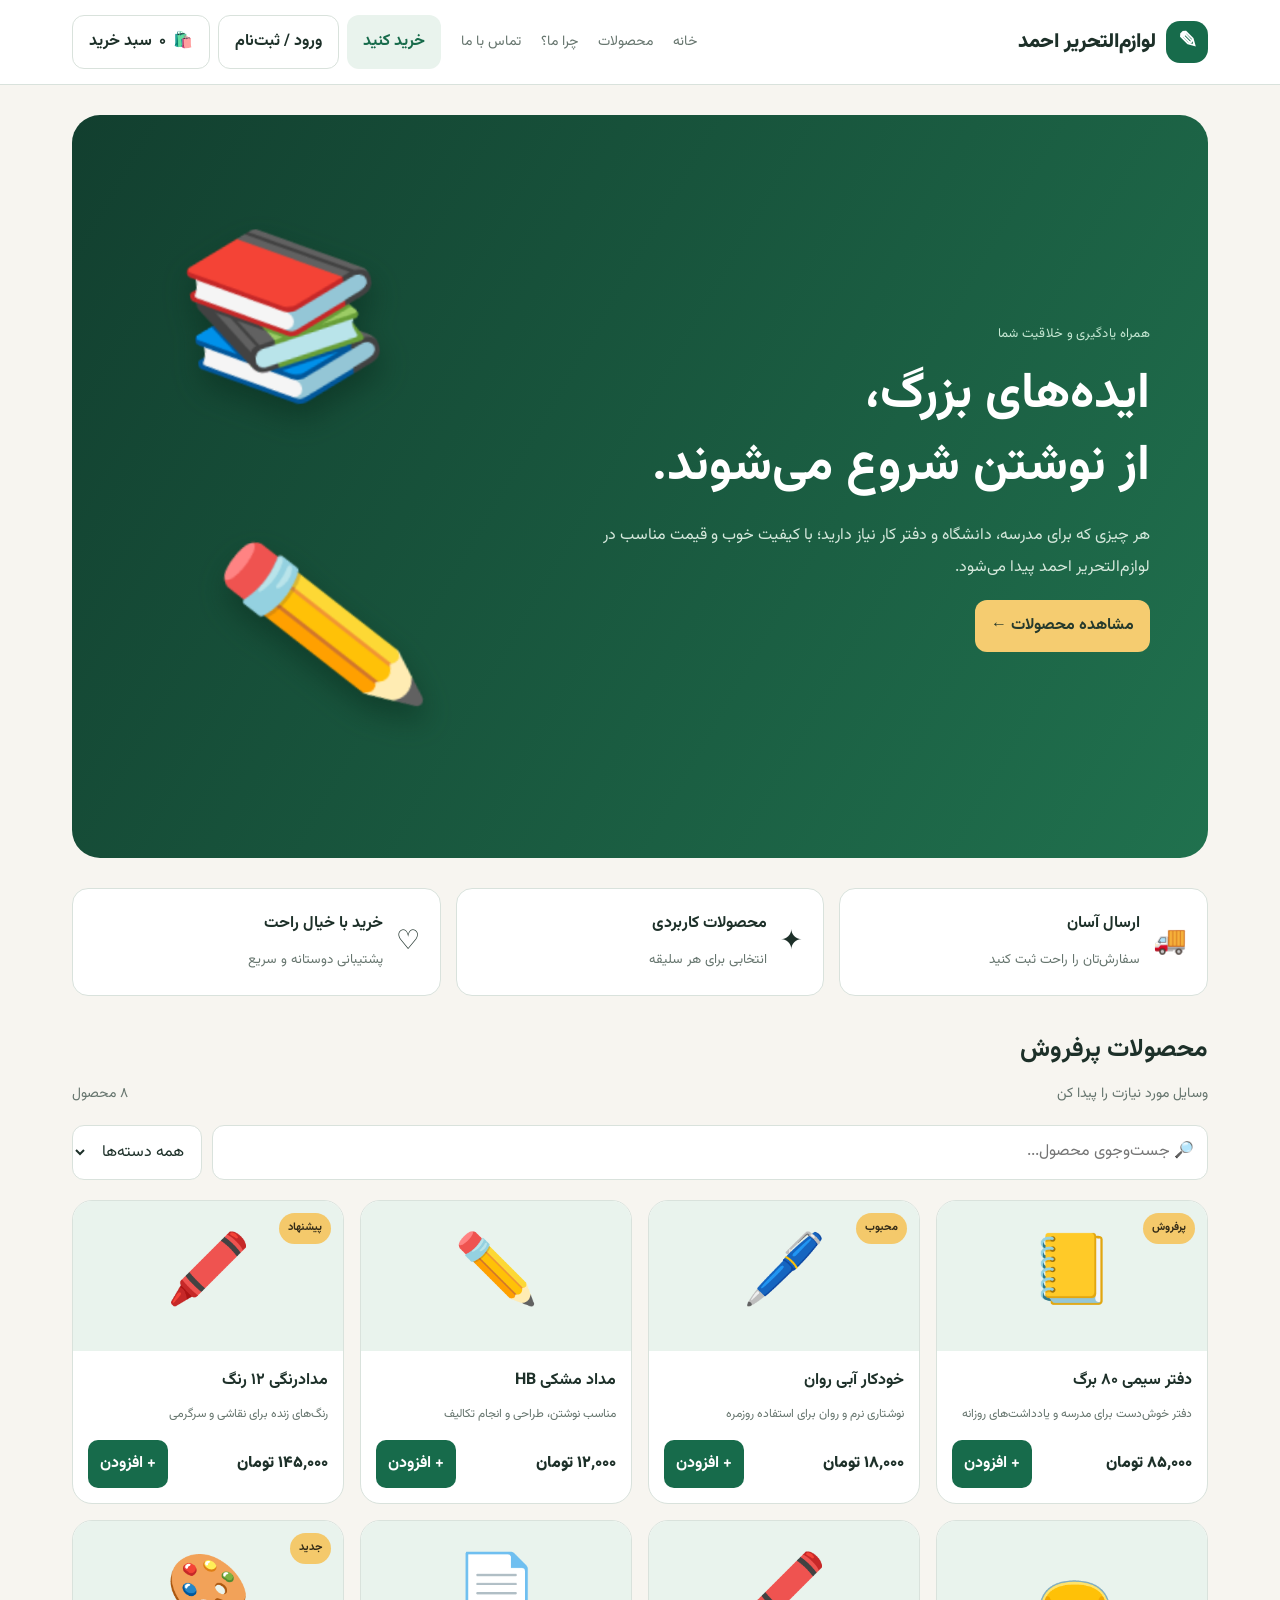
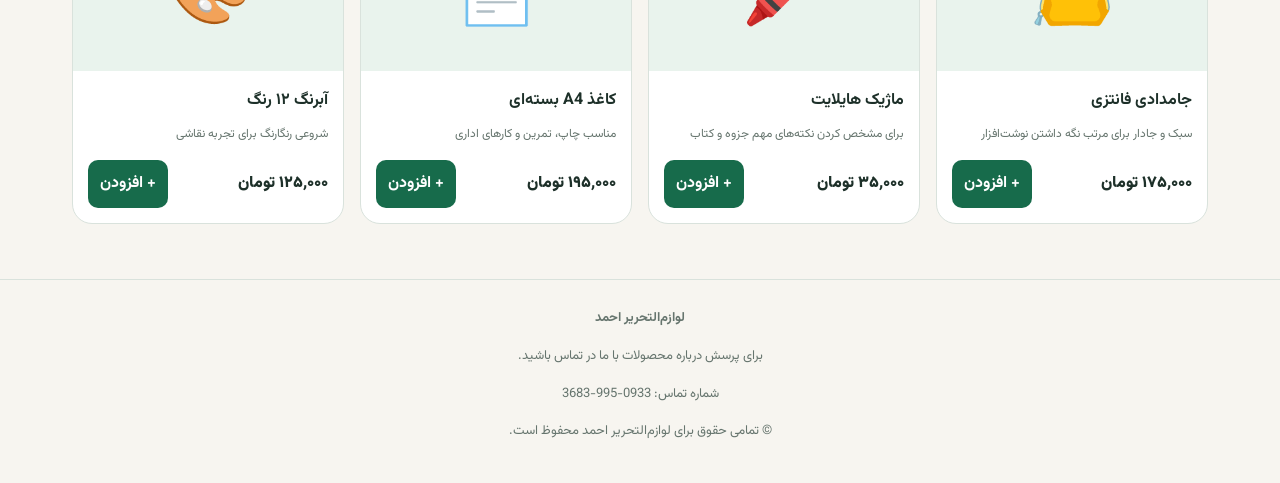
==== commit 7f5d0df4: "Update index.html" ====
--- a/index.html
+++ b/index.html
@@ -57,7 +57,7 @@
 {id:6,name:'ماژیک هایلایت',category:'لوازم اداری',price:35000,emoji:'🖍️',desc:'برای مشخص کردن نکته‌های مهم جزوه و کتاب',tag:''},
 {id:7,name:'کاغذ A4 بسته‌ای',category:'دفتر و کاغذ',price:195000,emoji:'📄',desc:'مناسب چاپ، تمرین و کارهای اداری',tag:''},
 {id:8,name:'آبرنگ ۱۲ رنگ',category:'ابزار هنری',price:125000,emoji:'🎨',desc:'شروعی رنگارنگ برای تجربه نقاشی',tag:'جدید'}];
-const defaultSettings={brand:'لوازم‌التحریر احمد',eyebrow:'همراه یادگیری و خلاقیت شما',heroTitle:'ایده‌های بزرگ،\nاز نوشتن شروع می‌شوند.',heroText:'هر چیزی که برای مدرسه، دانشگاه و دفتر کار نیاز دارید؛ با کیفیت خوب و قیمت مناسب در لوازم‌التحریر احمد پیدا می‌شود.',footerText:'برای پرسش درباره محصولات با ما در تماس باشید.',phone:'۰۹۱۲۱۲۳۴۵۶۷'};
+const defaultSettings={brand:'لوازم‌التحریر احمد',eyebrow:'همراه یادگیری و خلاقیت شما',heroTitle:'ایده‌های بزرگ،\nاز نوشتن شروع می‌شوند.',heroText:'هر چیزی که برای مدرسه، دانشگاه و دفتر کار نیاز دارید؛ با کیفیت خوب و قیمت مناسب در لوازم‌التحریر احمد پیدا می‌شود.',footerText:'برای پرسش درباره محصولات با ما در تماس باشید.',phone:'0933-995-3683'};
 let products=load('ahmad_products',defaultProducts),settings=load('ahmad_settings',defaultSettings),cart=load('ahmad_cart',[]),orders=load('ahmad_orders',[]),editId=null;
 function load(k,d){try{return JSON.parse(localStorage.getItem(k))||structuredClone(d)}catch(e){return JSON.parse(JSON.stringify(d))}}function save(){localStorage.setItem('ahmad_products',JSON.stringify(products));localStorage.setItem('ahmad_settings',JSON.stringify(settings));localStorage.setItem('ahmad_cart',JSON.stringify(cart));localStorage.setItem('ahmad_orders',JSON.stringify(orders))}function money(n){return Number(n).toLocaleString('fa-IR')+' تومان'}function esc(s){return String(s??'').replace(/[&<>"']/g,c=>({'&':'&amp;','<':'&lt;','>':'&gt;','"':'&quot;',"'":'&#39;'}[c]))}
 function applySettings(){document.getElementById('brandName').textContent=settings.brand;document.getElementById('footerName').textContent=settings.brand;document.getElementById('heroEyebrow').textContent=settings.eyebrow;document.getElementById('heroTitle').innerHTML=esc(settings.heroTitle).replace(/\n/g,'<br>');document.getElementById('heroText').textContent=settings.heroText;document.getElementById('footerText').textContent=settings.footerText;document.getElementById('footerPhone').textContent='شماره تماس: '+settings.phone;document.title=settings.brand}
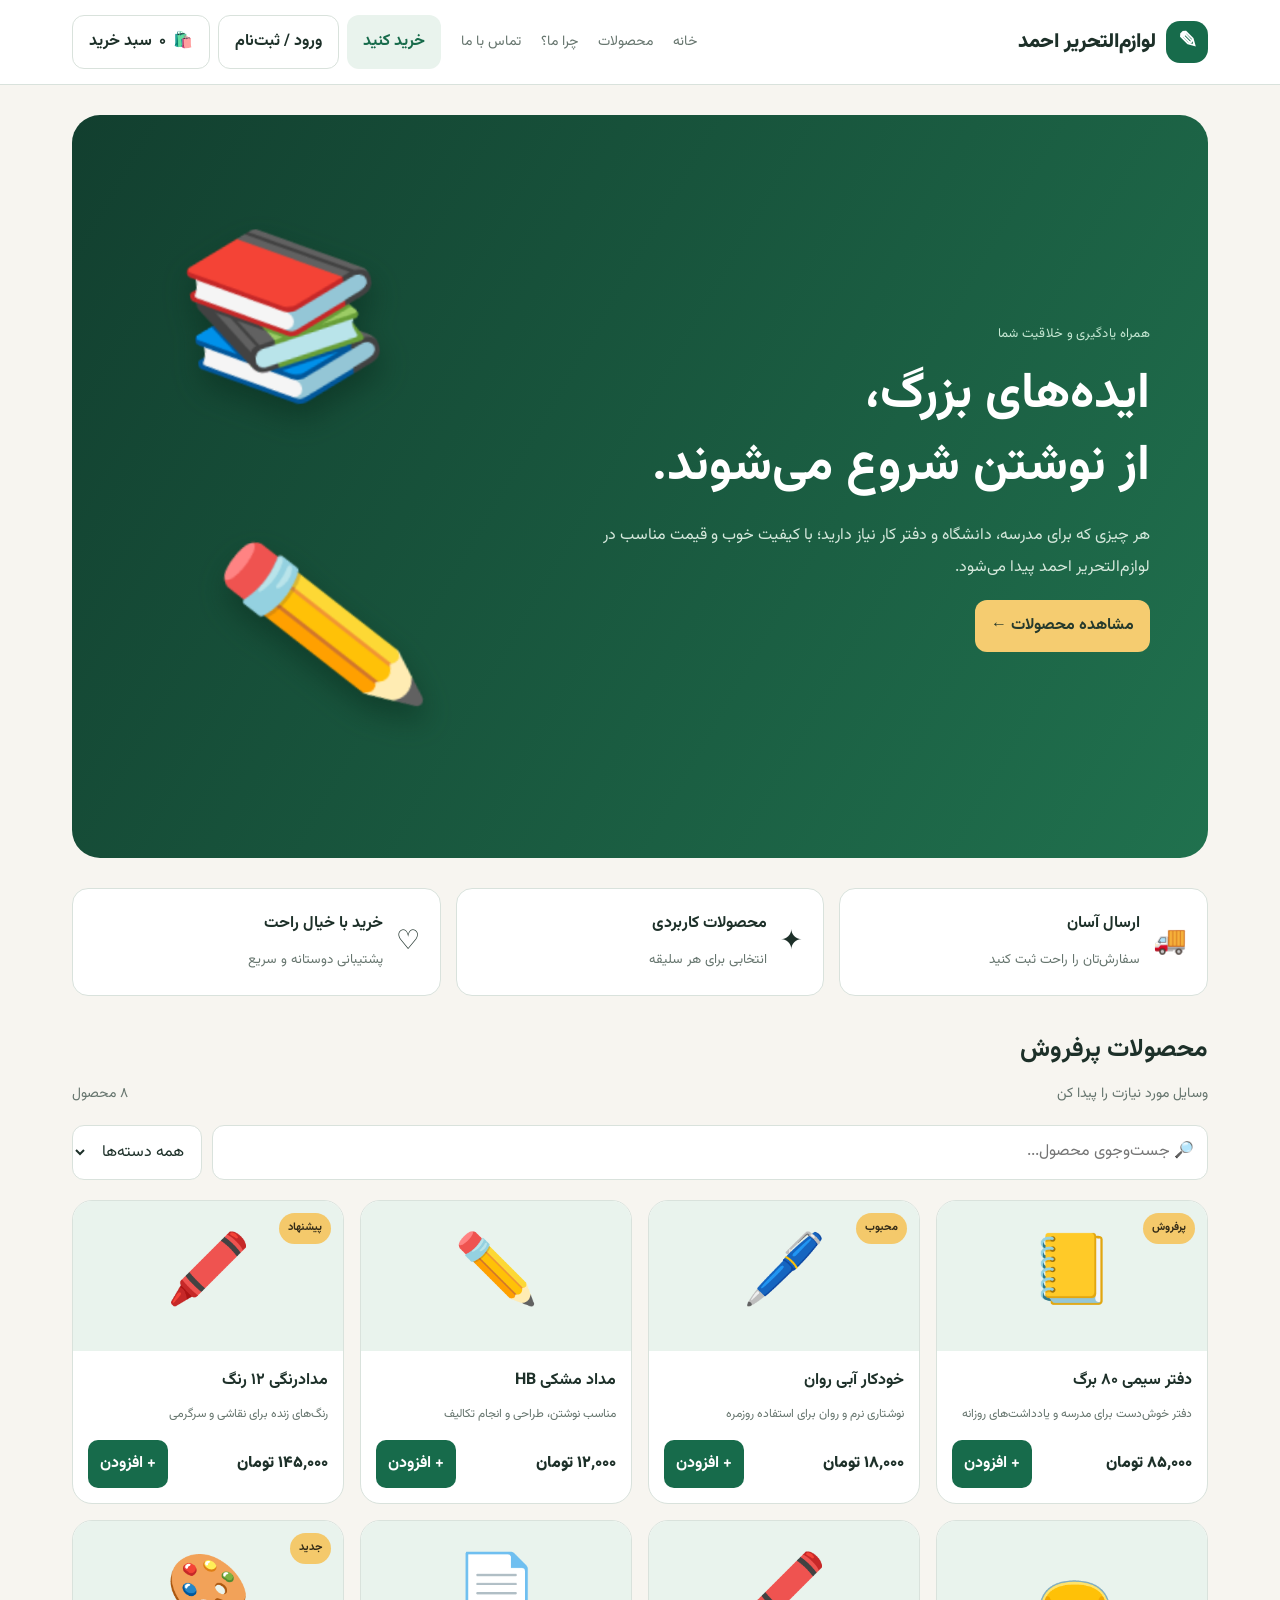
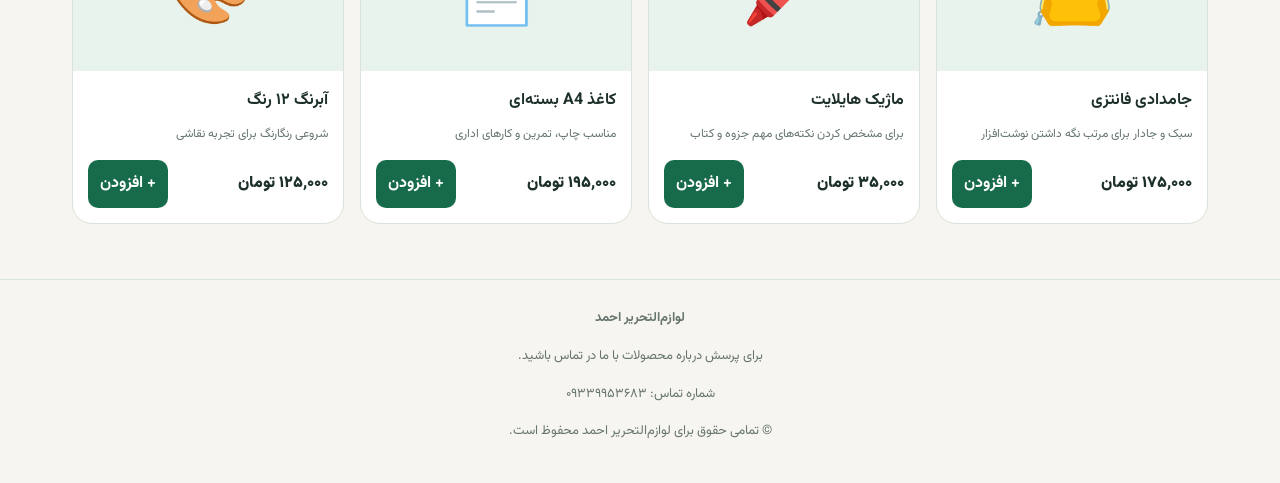
==== commit da7044d5: "Update index.html" ====
--- a/index.html
+++ b/index.html
@@ -45,7 +45,7 @@
 <section class="hero" id="home"><div class="heroBox"><div><div class="eyebrow" id="heroEyebrow">همراه یادگیری و خلاقیت شما</div><h1 id="heroTitle">ایده‌های بزرگ،<br>از نوشتن شروع می‌شوند.</h1><p id="heroText">هر چیزی که برای مدرسه، دانشگاه و دفتر کار نیاز دارید؛ با کیفیت خوب و قیمت مناسب در لوازم‌التحریر احمد پیدا می‌شود.</p><button onclick="document.getElementById('products').scrollIntoView({behavior:'smooth'})">مشاهده محصولات ←</button></div><div class="heroArt">📚✏️</div></div></section>
 <main class="wrap"><div class="benefits" id="why"><div class="benefit"><span>🚚</span><div><strong>ارسال آسان</strong><small>سفارش‌تان را راحت ثبت کنید</small></div></div><div class="benefit"><span>✦</span><div><strong>محصولات کاربردی</strong><small>انتخابی برای هر سلیقه</small></div></div><div class="benefit"><span>♡</span><div><strong>خرید با خیال راحت</strong><small>پشتیبانی دوستانه و سریع</small></div></div></div>
 <div class="sectionHead" id="products"><div><h2>محصولات پرفروش</h2><div class="muted">وسایل مورد نیازت را پیدا کن</div></div><span class="muted" id="productCount"></span></div><div class="filters"><input class="field search" id="searchBox" placeholder="🔎 جست‌وجوی محصول..." oninput="renderProducts()"><select class="field" id="categoryFilter" onchange="renderProducts()"><option value="همه">همه دسته‌ها</option><option>نوشت‌افزار</option><option>دفتر و کاغذ</option><option>ابزار هنری</option><option>لوازم اداری</option></select></div><div class="products" id="productGrid"></div>
-</main><footer id="contact"><strong id="footerName">لوازم‌التحریر احمد</strong><p id="footerText">برای پرسش درباره محصولات با ما در تماس باشید.</p><span id="footerPhone">شماره تماس: ۰۹۱۲۱۲۳۴۵۶۷</span><p>© تمامی حقوق برای لوازم‌التحریر احمد محفوظ است.</p></footer></div>
+</main><footer id="contact"><strong id="footerName">لوازم‌التحریر احمد</strong><p id="footerText">برای پرسش درباره محصولات با ما در تماس باشید.</p><span id="footerPhone">شماره تماس: ۰۹۳۳۹۹۵۳۶۸۳</span><p>© تمامی حقوق برای لوازم‌التحریر احمد محفوظ است.</p></footer></div>
 <button class="adminTab" onclick="openAdmin()">⚙ پنل مدیریت</button><div class="admin" id="admin"><div class="adminTop"><div class="logo">✎</div><h2>پنل مدیریت فروشگاه</h2><button class="ghost" onclick="closeAdmin()">✕ بستن</button></div><div class="adminLayout"><aside class="side"><button class="active" data-tab="dashboard" onclick="adminTab('dashboard',this)">▦ نمای کلی</button><button data-tab="products" onclick="adminTab('products',this)">📦 مدیریت محصولات</button><button data-tab="settings" onclick="adminTab('settings',this)">⚙ تنظیمات سایت</button><button data-tab="orders" onclick="adminTab('orders',this)">🛒 سبد خرید / سفارش‌ها</button></aside><section id="adminContent"></section></div></div><div class="toast" id="toast"></div>
 <script>
 const defaultProducts=[
@@ -57,7 +57,7 @@
 {id:6,name:'ماژیک هایلایت',category:'لوازم اداری',price:35000,emoji:'🖍️',desc:'برای مشخص کردن نکته‌های مهم جزوه و کتاب',tag:''},
 {id:7,name:'کاغذ A4 بسته‌ای',category:'دفتر و کاغذ',price:195000,emoji:'📄',desc:'مناسب چاپ، تمرین و کارهای اداری',tag:''},
 {id:8,name:'آبرنگ ۱۲ رنگ',category:'ابزار هنری',price:125000,emoji:'🎨',desc:'شروعی رنگارنگ برای تجربه نقاشی',tag:'جدید'}];
-const defaultSettings={brand:'لوازم‌التحریر احمد',eyebrow:'همراه یادگیری و خلاقیت شما',heroTitle:'ایده‌های بزرگ،\nاز نوشتن شروع می‌شوند.',heroText:'هر چیزی که برای مدرسه، دانشگاه و دفتر کار نیاز دارید؛ با کیفیت خوب و قیمت مناسب در لوازم‌التحریر احمد پیدا می‌شود.',footerText:'برای پرسش درباره محصولات با ما در تماس باشید.',phone:'0933-995-3683'};
+const defaultSettings={brand:'لوازم‌التحریر احمد',eyebrow:'همراه یادگیری و خلاقیت شما',heroTitle:'ایده‌های بزرگ،\nاز نوشتن شروع می‌شوند.',heroText:'هر چیزی که برای مدرسه، دانشگاه و دفتر کار نیاز دارید؛ با کیفیت خوب و قیمت مناسب در لوازم‌التحریر احمد پیدا می‌شود.',footerText:'برای پرسش درباره محصولات با ما در تماس باشید.',phone:'۰۹۳۳۹۹۵۳۶۸۳'};
 let products=load('ahmad_products',defaultProducts),settings=load('ahmad_settings',defaultSettings),cart=load('ahmad_cart',[]),orders=load('ahmad_orders',[]),editId=null;
 function load(k,d){try{return JSON.parse(localStorage.getItem(k))||structuredClone(d)}catch(e){return JSON.parse(JSON.stringify(d))}}function save(){localStorage.setItem('ahmad_products',JSON.stringify(products));localStorage.setItem('ahmad_settings',JSON.stringify(settings));localStorage.setItem('ahmad_cart',JSON.stringify(cart));localStorage.setItem('ahmad_orders',JSON.stringify(orders))}function money(n){return Number(n).toLocaleString('fa-IR')+' تومان'}function esc(s){return String(s??'').replace(/[&<>"']/g,c=>({'&':'&amp;','<':'&lt;','>':'&gt;','"':'&quot;',"'":'&#39;'}[c]))}
 function applySettings(){document.getElementById('brandName').textContent=settings.brand;document.getElementById('footerName').textContent=settings.brand;document.getElementById('heroEyebrow').textContent=settings.eyebrow;document.getElementById('heroTitle').innerHTML=esc(settings.heroTitle).replace(/\n/g,'<br>');document.getElementById('heroText').textContent=settings.heroText;document.getElementById('footerText').textContent=settings.footerText;document.getElementById('footerPhone').textContent='شماره تماس: '+settings.phone;document.title=settings.brand}
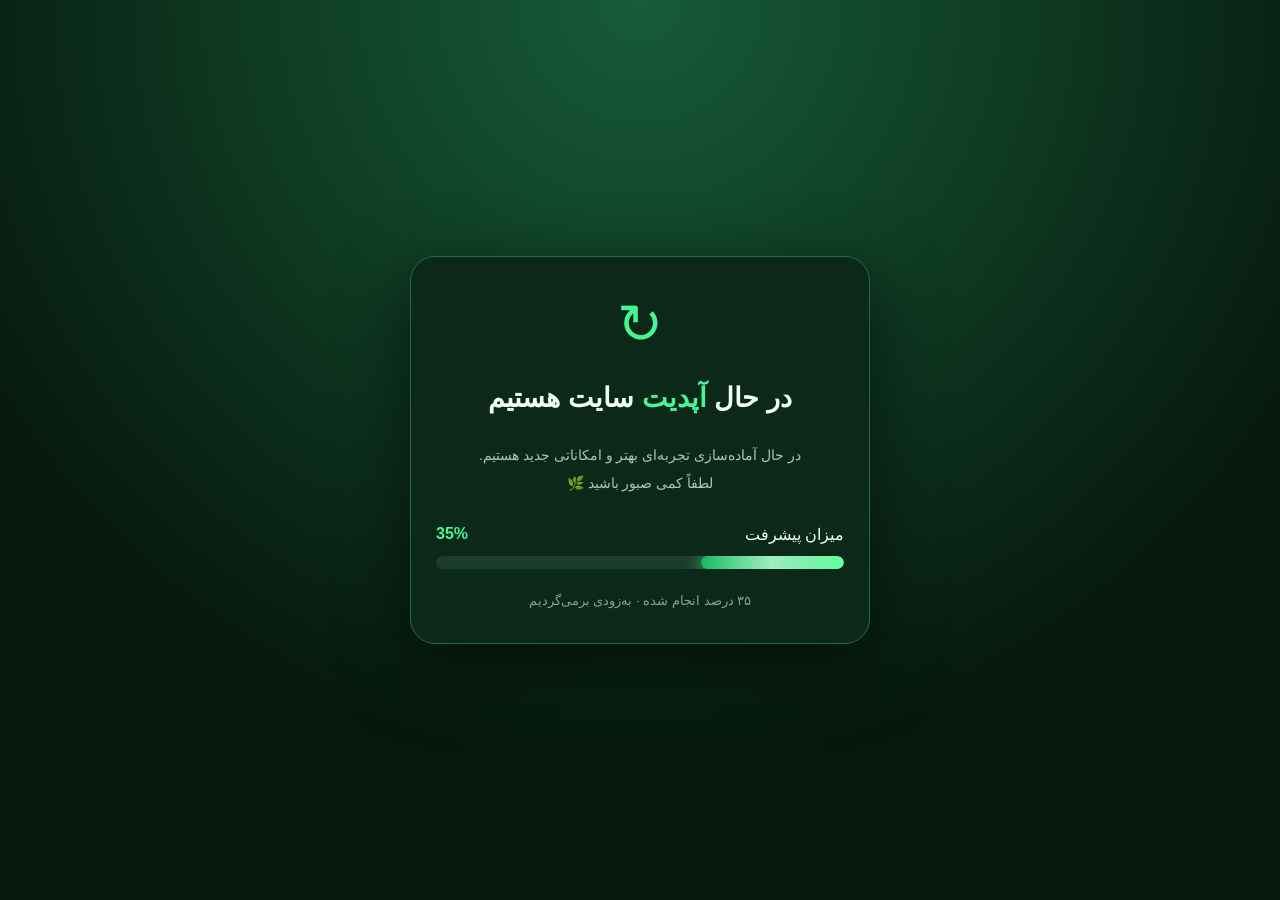
==== commit 62913ea2: "Create index.html" ====
--- a/index.html
+++ b/index.html
@@ -1,152 +1,58 @@
+
 <!DOCTYPE html>
 <html lang="fa" dir="rtl">
 <head>
-<meta charset="UTF-8"><meta name="viewport" content="width=device-width, initial-scale=1"><title>لوازم‌التحریر احمد</title>
+<meta charset="UTF-8">
+<meta name="viewport" content="width=device-width,initial-scale=1">
+<title>در حال آپدیت سایت</title>
 <style>
-@import url('https://fonts.googleapis.com/css2?family=Vazirmatn:wght@400;500;600;700;800;900&display=swap');
-:root{color-scheme:light dark;--bg:light-dark(#f7f5f0,#141a18);--surface:light-dark(#fff,#202925);--ink:light-dark(#1d3029,#f1f5f2);--muted:light-dark(#66756e,#aab8b0);--line:light-dark(#e4e9e4,#35443c);--green:light-dark(#176b4b,#57c18e);--pale:light-dark(#e9f3ed,#253e32);--gold:light-dark(#f4c96b,#b48d36)}*{box-sizing:border-box}body{margin:0;font-family:"Vazirmatn","Noto Sans Arabic",Tahoma,sans-serif;background:var(--bg);color:var(--ink)}button,input,select,textarea{font:inherit}button{cursor:pointer;border:0;border-radius:12px;padding:11px 16px;background:var(--green);color:white;font-weight:700}button.secondary{background:var(--pale);color:var(--green)}button.ghost{background:transparent;border:1px solid var(--line);color:var(--ink)}button.danger{background:#b84040}.root{min-height:100vh;background:var(--bg)}header{background:var(--surface);border-bottom:1px solid var(--line);position:sticky;top:0;z-index:5}.nav{max-width:1180px;margin:auto;padding:15px 22px;display:flex;align-items:center;gap:20px}.brand{display:flex;align-items:center;gap:10px;font-weight:900;font-size:20px;margin-left:auto}.logo{width:42px;height:42px;border-radius:14px;background:var(--green);color:white;display:grid;place-items:center;font-size:23px}.navlinks{display:flex;gap:20px;color:var(--muted);font-size:14px}.navlinks a{color:inherit;text-decoration:none}.navactions{display:flex;gap:8px}.hero{max-width:1180px;margin:30px auto 22px;padding:0 22px}.heroBox{background:linear-gradient(120deg,#123f2f,#20714e);border-radius:28px;color:white;padding:clamp(26px,5vw,58px);display:grid;grid-template-columns:1.3fr .7fr;align-items:center;gap:20px;overflow:hidden;position:relative}.eyebrow{font-size:13px;color:#c7e8d4;letter-spacing:.3px}.hero h1{font-size:clamp(30px,4vw,50px);line-height:1.45;margin:12px 0}.hero p{color:#d5e8dc;line-height:2;max-width:570px}.heroArt{font-size:clamp(90px,14vw,165px);text-align:center;filter:drop-shadow(0 15px 15px #082b1c88);transform:rotate(-7deg)}.hero button{background:#f5cc70;color:#263a2c}.wrap{max-width:1180px;margin:0 auto;padding:0 22px 55px}.sectionHead{display:flex;align-items:end;justify-content:space-between;gap:16px;margin:30px 0 18px}.sectionHead h2{margin:0;font-size:25px}.muted{color:var(--muted);font-size:14px;margin-top:7px}.filters{display:flex;gap:10px;flex-wrap:wrap;margin-bottom:20px}.field{background:var(--surface);border:1px solid var(--line);border-radius:12px;color:var(--ink);padding:11px 13px;min-width:0}.search{flex:1;min-width:180px}.products{display:grid;grid-template-columns:repeat(4,minmax(0,1fr));gap:16px}.product{background:var(--surface);border:1px solid var(--line);border-radius:20px;overflow:hidden;display:flex;flex-direction:column;transition:transform .2s}.product:hover{transform:translateY(-3px)}.productArt{height:150px;background:var(--pale);display:grid;place-items:center;font-size:68px;position:relative;overflow:hidden}.productArt img{width:100%;height:100%;object-fit:cover;display:block}.imagePreview{width:100%;height:180px;border:2px dashed var(--line);border-radius:16px;background:var(--pale);display:grid;place-items:center;overflow:hidden;color:var(--muted);margin-top:8px}.imagePreview img{width:100%;height:100%;object-fit:contain;display:block}.tag{position:absolute;top:12px;right:12px;background:var(--gold);color:#332b17;border-radius:20px;padding:5px 9px;font-size:11px;font-weight:bold}.productBody{padding:15px;display:flex;flex-direction:column;flex:1}.product h3{margin:0 0 8px;font-size:16px}.product p{font-size:12px;color:var(--muted);line-height:1.8;margin:0 0 14px}.priceRow{display:flex;align-items:center;justify-content:space-between;gap:8px;margin-top:auto}.price{font-weight:900;font-size:16px}.price small{font-size:11px;color:var(--muted);font-weight:400}.add{padding:9px 12px;border-radius:10px}.benefits{display:grid;grid-template-columns:repeat(3,1fr);gap:15px;margin:30px 0}.benefit{border:1px solid var(--line);background:var(--surface);border-radius:16px;padding:20px;display:flex;gap:13px;align-items:center}.benefit span{font-size:27px}.benefit strong{display:block;margin-bottom:5px}.benefit small{color:var(--muted)}footer{border-top:1px solid var(--line);padding:26px 22px;color:var(--muted);text-align:center;font-size:13px}.adminTab{position:fixed;bottom:18px;left:18px;z-index:8;box-shadow:0 6px 25px #0002}.admin{position:fixed;inset:0;background:var(--bg);z-index:10;overflow:auto;display:none}.admin.open{display:block}.adminTop{background:var(--surface);border-bottom:1px solid var(--line);padding:17px 24px;display:flex;align-items:center;gap:12px;position:sticky;top:0;z-index:2}.adminTop h2{margin:0 auto 0 0;font-size:19px}.adminLayout{max-width:1180px;margin:auto;padding:24px;display:grid;grid-template-columns:220px 1fr;gap:22px}.side,.panel{background:var(--surface);border:1px solid var(--line);border-radius:18px;padding:18px;height:max-content}.side button{width:100%;text-align:right;margin:4px 0}.side button.active{background:var(--green);color:white}.panel h3{margin:0 0 16px}.adminGrid{display:grid;grid-template-columns:repeat(2,minmax(0,1fr));gap:14px}.adminGrid label{font-size:13px;color:var(--muted);display:flex;flex-direction:column;gap:7px}.adminGrid .wide{grid-column:1/-1}.adminActions{display:flex;gap:9px;flex-wrap:wrap;margin-top:18px}.tableWrap{overflow:auto}table{width:100%;border-collapse:collapse;min-width:500px}th,td{text-align:right;padding:12px 10px;border-bottom:1px solid var(--line);font-size:13px}th{color:var(--muted);font-weight:600}.tiny{padding:7px 10px;font-size:12px;margin:2px}.statrow{display:grid;grid-template-columns:repeat(3,1fr);gap:12px;margin-bottom:18px}.stat{background:var(--pale);padding:16px;border-radius:14px}.stat strong{font-size:22px;display:block;margin-top:8px}.empty{text-align:center;padding:45px;color:var(--muted)}.toast{position:fixed;bottom:20px;right:20px;background:var(--ink);color:var(--bg);padding:13px 18px;border-radius:12px;display:none;z-index:20}.toast.show{display:block}.cartBubble{font-weight:bold}.note{font-size:12px;color:var(--muted);line-height:1.8}
-@media(max-width:850px){.products{grid-template-columns:repeat(2,minmax(0,1fr))}.navlinks{display:none}.heroBox{grid-template-columns:1fr .5fr}.heroArt{font-size:85px}.adminLayout{grid-template-columns:1fr}.side{display:flex;gap:6px;overflow:auto}.side button{white-space:nowrap;width:auto}.benefits{grid-template-columns:1fr}.statrow{grid-template-columns:1fr 1fr}}
-@media(max-width:500px){.nav{padding:12px}.brand{font-size:16px}.logo{width:36px;height:36px}.navactions button{padding:9px 10px}.hero{margin-top:16px}.heroBox{grid-template-columns:1fr}.heroArt{display:none}.products{gap:10px}.productArt{height:110px;font-size:53px}.productBody{padding:11px}.product h3{font-size:14px}.priceRow{align-items:flex-start;flex-direction:column}.add{width:100%}.adminLayout{padding:12px}.adminGrid{grid-template-columns:1fr}.adminGrid .wide{grid-column:auto}.adminTop{padding:12px}.statrow{grid-template-columns:1fr}}
-/* Persian typography and mobile-first polish */
-body,button,input,select,textarea{font-family:"Vazirmatn","Noto Sans Arabic","Noto Naskh Arabic UI",Tahoma,sans-serif;line-height:1.8}
-.adminTab{display:block!important}
-.authShade,.checkoutShade{position:fixed;inset:0;background:#101713d9;z-index:30;display:grid;place-items:center;padding:16px;overflow:auto}
-.authCard,.checkoutCard{background:var(--surface);color:var(--ink);border:1px solid var(--line);border-radius:22px;padding:24px;width:min(100%,480px);box-shadow:0 25px 80px #0004}
-.authCard h2,.checkoutCard h2{margin-top:0}
-.authCard label,.checkoutCard label{display:flex;flex-direction:column;gap:6px;margin:12px 0;font-size:14px}
-.authCard input,.checkoutCard input,.checkoutCard textarea{width:100%}
-.payBox{padding:14px;border:1px dashed var(--green);border-radius:14px;background:var(--pale);line-height:2;margin:14px 0}
-.socialLinks{display:flex;gap:8px;flex-wrap:wrap;margin:12px 0}
-.socialLinks a{display:inline-block;text-decoration:none;background:var(--pale);color:var(--green);border-radius:10px;padding:9px 12px;font-weight:700}
-@media(max-width:500px){.authCard,.checkoutCard{padding:18px}.authCard button,.checkoutCard button{width:100%}}
-/* Clear, readable customer forms */
-:root{color-scheme:light;--bg:#f7f5f0;--surface:#ffffff;--ink:#1d3029;--muted:#66756e;--line:#d9e2dc;--green:#176b4b;--pale:#e9f3ed;--gold:#f4c96b}
-body,button,input,select,textarea{font-family:Tahoma,"Segoe UI",sans-serif;line-height:1.9}
-.checkoutShade,.authShade{background:rgba(8,18,13,.78);padding:24px 14px;align-items:start;overflow-y:auto}
-.checkoutCard,.authCard{background:#fff!important;color:#172c22!important;border:2px solid #d5e5da;box-shadow:0 20px 70px rgba(0,0,0,.45);width:min(100%,560px);max-height:none;margin:3vh auto;padding:30px;font-size:16px}
-.checkoutCard h2,.authCard h2{font-size:27px;font-weight:900;color:#145b3d;margin-bottom:8px}
-.checkoutCard .muted,.authCard .muted{color:#53665b;font-size:15px;line-height:2}
-.checkoutCard label,.authCard label{display:flex;flex-direction:column;gap:8px;margin:16px 0;color:#243b2f;font-size:16px;font-weight:700}
-.checkoutCard .field,.authCard .field{background:#fff!important;color:#172c22!important;border:1.5px solid #b8cbbd;border-radius:11px;padding:12px 14px;min-height:48px;width:100%;font-size:16px}
-.checkoutCard textarea,.authCard textarea{min-height:90px}
-.checkoutCard .adminActions,.authCard .adminActions{display:flex;gap:10px;flex-wrap:wrap;margin-top:22px}
-.checkoutCard .adminActions button,.authCard .adminActions button{flex:1;min-width:130px;min-height:48px;font-size:15px}
-.checkoutCard .note,.authCard .note{color:#52665a;font-size:13px;line-height:2}
-.checkoutCard .payBox{background:#edf7f0;color:#183c29;border:1.5px dashed #176b4b;font-size:16px}
-@media(max-width:500px){.checkoutShade,.authShade{padding:10px}.checkoutCard,.authCard{padding:20px;margin:8px auto}.checkoutCard h2,.authCard h2{font-size:23px}.checkoutCard .adminActions,.authCard .adminActions{flex-direction:column}.checkoutCard .adminActions button,.authCard .adminActions button{width:100%}}
-/* Secret admin entry: click the shop name five times */
-.adminTab{display:none!important}
-#brandName{cursor:pointer;user-select:none}
-#brandName:focus-visible{outline:2px solid var(--green);outline-offset:5px;border-radius:4px}
-body,button,input,select,textarea{font-family:'Vazirmatn',Tahoma,sans-serif!important;line-height:1.9}
-</style></head>
-<body><div class="root" id="appRoot">
-<header><div class="nav"><div class="brand"><div class="logo">✎</div><span id="brandName">لوازم‌التحریر احمد</span></div><nav class="navlinks"><a href="#home">خانه</a><a href="#products">محصولات</a><a href="#why">چرا ما؟</a><a href="#contact">تماس با ما</a></nav><div class="navactions"><button class="secondary" onclick="document.getElementById('products').scrollIntoView({behavior:'smooth'})">خرید کنید</button><button class="ghost" onclick="showCart()">🛒 <span class="cartBubble" id="cartCount">۰</span></button></div></div></header>
-<section class="hero" id="home"><div class="heroBox"><div><div class="eyebrow" id="heroEyebrow">همراه یادگیری و خلاقیت شما</div><h1 id="heroTitle">ایده‌های بزرگ،<br>از نوشتن شروع می‌شوند.</h1><p id="heroText">هر چیزی که برای مدرسه، دانشگاه و دفتر کار نیاز دارید؛ با کیفیت خوب و قیمت مناسب در لوازم‌التحریر احمد پیدا می‌شود.</p><button onclick="document.getElementById('products').scrollIntoView({behavior:'smooth'})">مشاهده محصولات ←</button></div><div class="heroArt">📚✏️</div></div></section>
-<main class="wrap"><div class="benefits" id="why"><div class="benefit"><span>🚚</span><div><strong>ارسال آسان</strong><small>سفارش‌تان را راحت ثبت کنید</small></div></div><div class="benefit"><span>✦</span><div><strong>محصولات کاربردی</strong><small>انتخابی برای هر سلیقه</small></div></div><div class="benefit"><span>♡</span><div><strong>خرید با خیال راحت</strong><small>پشتیبانی دوستانه و سریع</small></div></div></div>
-<div class="sectionHead" id="products"><div><h2>محصولات پرفروش</h2><div class="muted">وسایل مورد نیازت را پیدا کن</div></div><span class="muted" id="productCount"></span></div><div class="filters"><input class="field search" id="searchBox" placeholder="🔎 جست‌وجوی محصول..." oninput="renderProducts()"><select class="field" id="categoryFilter" onchange="renderProducts()"><option value="همه">همه دسته‌ها</option><option>نوشت‌افزار</option><option>دفتر و کاغذ</option><option>ابزار هنری</option><option>لوازم اداری</option></select></div><div class="products" id="productGrid"></div>
-</main><footer id="contact"><strong id="footerName">لوازم‌التحریر احمد</strong><p id="footerText">برای پرسش درباره محصولات با ما در تماس باشید.</p><span id="footerPhone">شماره تماس: ۰۹۳۳۹۹۵۳۶۸۳</span><p>© تمامی حقوق برای لوازم‌التحریر احمد محفوظ است.</p></footer></div>
-<button class="adminTab" onclick="openAdmin()">⚙ پنل مدیریت</button><div class="admin" id="admin"><div class="adminTop"><div class="logo">✎</div><h2>پنل مدیریت فروشگاه</h2><button class="ghost" onclick="closeAdmin()">✕ بستن</button></div><div class="adminLayout"><aside class="side"><button class="active" data-tab="dashboard" onclick="adminTab('dashboard',this)">▦ نمای کلی</button><button data-tab="products" onclick="adminTab('products',this)">📦 مدیریت محصولات</button><button data-tab="settings" onclick="adminTab('settings',this)">⚙ تنظیمات سایت</button><button data-tab="orders" onclick="adminTab('orders',this)">🛒 سبد خرید / سفارش‌ها</button></aside><section id="adminContent"></section></div></div><div class="toast" id="toast"></div>
-<script>
-const defaultProducts=[
-{id:1,name:'دفتر سیمی ۸۰ برگ',category:'دفتر و کاغذ',price:85000,emoji:'📒',desc:'دفتر خوش‌دست برای مدرسه و یادداشت‌های روزانه',tag:'پرفروش'},
-{id:2,name:'خودکار آبی روان',category:'نوشت‌افزار',price:18000,emoji:'🖊️',desc:'نوشتاری نرم و روان برای استفاده روزمره',tag:'محبوب'},
-{id:3,name:'مداد مشکی HB',category:'نوشت‌افزار',price:12000,emoji:'✏️',desc:'مناسب نوشتن، طراحی و انجام تکالیف',tag:''},
-{id:4,name:'مدادرنگی ۱۲ رنگ',category:'ابزار هنری',price:145000,emoji:'🖍️',desc:'رنگ‌های زنده برای نقاشی و سرگرمی',tag:'پیشنهاد'},
-{id:5,name:'جامدادی فانتزی',category:'نوشت‌افزار',price:175000,emoji:'👝',desc:'سبک و جادار برای مرتب نگه داشتن نوشت‌افزار',tag:''},
-{id:6,name:'ماژیک هایلایت',category:'لوازم اداری',price:35000,emoji:'🖍️',desc:'برای مشخص کردن نکته‌های مهم جزوه و کتاب',tag:''},
-{id:7,name:'کاغذ A4 بسته‌ای',category:'دفتر و کاغذ',price:195000,emoji:'📄',desc:'مناسب چاپ، تمرین و کارهای اداری',tag:''},
-{id:8,name:'آبرنگ ۱۲ رنگ',category:'ابزار هنری',price:125000,emoji:'🎨',desc:'شروعی رنگارنگ برای تجربه نقاشی',tag:'جدید'}];
-const defaultSettings={brand:'لوازم‌التحریر احمد',eyebrow:'همراه یادگیری و خلاقیت شما',heroTitle:'ایده‌های بزرگ،\nاز نوشتن شروع می‌شوند.',heroText:'هر چیزی که برای مدرسه، دانشگاه و دفتر کار نیاز دارید؛ با کیفیت خوب و قیمت مناسب در لوازم‌التحریر احمد پیدا می‌شود.',footerText:'برای پرسش درباره محصولات با ما در تماس باشید.',phone:'۰۹۳۳۹۹۵۳۶۸۳'};
-let products=load('ahmad_products',defaultProducts),settings=load('ahmad_settings',defaultSettings),cart=load('ahmad_cart',[]),orders=load('ahmad_orders',[]),editId=null;
-function load(k,d){try{return JSON.parse(localStorage.getItem(k))||structuredClone(d)}catch(e){return JSON.parse(JSON.stringify(d))}}function save(){localStorage.setItem('ahmad_products',JSON.stringify(products));localStorage.setItem('ahmad_settings',JSON.stringify(settings));localStorage.setItem('ahmad_cart',JSON.stringify(cart));localStorage.setItem('ahmad_orders',JSON.stringify(orders))}function money(n){return Number(n).toLocaleString('fa-IR')+' تومان'}function esc(s){return String(s??'').replace(/[&<>"']/g,c=>({'&':'&amp;','<':'&lt;','>':'&gt;','"':'&quot;',"'":'&#39;'}[c]))}
-function applySettings(){document.getElementById('brandName').textContent=settings.brand;document.getElementById('footerName').textContent=settings.brand;document.getElementById('heroEyebrow').textContent=settings.eyebrow;document.getElementById('heroTitle').innerHTML=esc(settings.heroTitle).replace(/\n/g,'<br>');document.getElementById('heroText').textContent=settings.heroText;document.getElementById('footerText').textContent=settings.footerText;document.getElementById('footerPhone').textContent='شماره تماس: '+settings.phone;document.title=settings.brand}
-function renderProducts(){let q=(document.getElementById('searchBox')?.value||'').trim().toLowerCase(),cat=document.getElementById('categoryFilter')?.value||'همه';let list=products.filter(p=>(cat==='همه'||p.category===cat)&&(p.name+' '+p.desc+' '+p.category).toLowerCase().includes(q));document.getElementById('productCount').textContent=list.length.toLocaleString('fa-IR')+' محصول';document.getElementById('productGrid').innerHTML=list.length?list.map(p=>`<article class="product"><div class="productArt">${p.tag?`<span class="tag">${esc(p.tag)}</span>`:''}${p.image?`<img src="${p.image}" alt="${esc(p.name)}" loading="lazy">`:`<span>${esc(p.emoji||'📦')}</span>`}</div><div class="productBody"><h3>${esc(p.name)}</h3><p>${esc(p.desc)}</p><div class="priceRow"><span class="price">${money(p.price)}</span><button class="add" onclick="addCart(${p.id})">+ افزودن</button></div></div></article>`).join(''):'<div class="empty" style="grid-column:1/-1">محصولی پیدا نشد.</div>'}
-function updateCartCount(){document.getElementById('cartCount').textContent=cart.reduce((a,c)=>a+c.qty,0).toLocaleString('fa-IR')}
-function addCart(id){let p=products.find(p=>p.id===id);if(!p)return;let c=cart.find(c=>c.id===id);if(c)c.qty++;else cart.push({id,qty:1});save();updateCartCount();toast('محصول به سبد خرید اضافه شد')}
-function toast(t){let el=document.getElementById('toast');el.textContent=t;el.classList.add('show');setTimeout(()=>el.classList.remove('show'),2300)}
-function showCart(){if(!cart.length){toast('سبد خرید شما خالی است');return}let lines=cart.map(c=>{let p=products.find(p=>p.id===c.id);return p?`${p.name} × ${c.qty} — ${money(p.price*c.qty)}`:''}).filter(Boolean);let total=cart.reduce((a,c)=>{let p=products.find(p=>p.id===c.id);return a+(p?p.price*c.qty:0)},0);let detail=lines.join('\n')+'\n\nجمع کل: '+money(total)+'\n\nبرای ثبت سفارش نمایشی، تأیید را بزنید.';if(confirm(detail+'\n\nثبت سفارش؟')){orders.unshift({id:Date.now(),date:new Date().toLocaleDateString('fa-IR'),items:cart.map(c=>({...c})),total,status:'ثبت شده'});cart=[];save();updateCartCount();toast('سفارش در این پیش‌نمایش ثبت شد')}}
-function openAdmin(){document.getElementById('admin').classList.add('open');adminTab('dashboard',document.querySelector('[data-tab="dashboard"]'))}function closeAdmin(){document.getElementById('admin').classList.remove('open')}
-function adminTab(tab,btn){document.querySelectorAll('.side button').forEach(b=>b.classList.toggle('active',b===btn));if(tab==='dashboard')dashboard();if(tab==='products')productAdmin();if(tab==='settings')settingsAdmin();if(tab==='orders')ordersAdmin()}
-function dashboard(){document.getElementById('adminContent').innerHTML=`<div class="statrow"><div class="stat">تعداد محصولات<strong>${products.length.toLocaleString('fa-IR')}</strong></div><div class="stat">تعداد سفارش‌ها<strong>${orders.length.toLocaleString('fa-IR')}</strong></div><div class="stat">اقلام در سبد<strong>${cart.reduce((a,c)=>a+c.qty,0).toLocaleString('fa-IR')}</strong></div></div><div class="panel"><h3>به پنل مدیریت خوش آمدید</h3><p class="muted">از این قسمت می‌توانید محصولات، قیمت‌ها، توضیحات، اطلاعات تماس و متن‌های صفحه اصلی را ویرایش کنید. تغییرات در همین مرورگر ذخیره می‌شوند.</p><div class="adminActions"><button onclick="adminTab('products',document.querySelector('[data-tab=products]'))">مدیریت محصولات</button><button class="secondary" onclick="adminTab('settings',document.querySelector('[data-tab=settings]'))">ویرایش ظاهر و اطلاعات سایت</button></div><p class="note">نکته: این یک پیش‌نمایش تعاملی است؛ اطلاعات روی دستگاه فعلی ذخیره می‌شوند و هنوز به درگاه پرداخت یا سرور واقعی متصل نیست.</p></div>`}
-function productAdmin(){if(typeof editId==='undefined')editId=null;document.getElementById('adminContent').innerHTML=`<div class="panel"><h3 id="productFormTitle">افزودن محصول جدید</h3><form id="productForm" onsubmit="saveProduct(event)"><div class="adminGrid"><label>نام محصول<input class="field" name="name" required placeholder="مثلاً دفتر ۱۰۰ برگ"></label><label>قیمت (تومان)<input class="field" name="price" type="number" min="0" required placeholder="85000"></label><label>دسته‌بندی<select class="field" name="category"><option>نوشت‌افزار</option><option>دفتر و کاغذ</option><option>ابزار هنری</option><option>لوازم اداری</option></select></label><label>ایموجی / آیکن<input class="field" name="emoji" value="📦" maxlength="8"></label><label>برچسب کوتاه<input class="field" name="tag" placeholder="مثلاً جدید"></label><label class="wide">توضیحات<input class="field" name="desc" required placeholder="توضیح کوتاه محصول"></label><label class="wide">عکس محصول<input class="field" name="image" type="file" accept="image/*" onchange="previewProductImage(event)"><span class="note">JPG، PNG یا WebP؛ حداکثر ۲ مگابایت.</span><div class="imagePreview" id="productImagePreview">📷 هنوز عکسی انتخاب نشده</div></label></div><div class="adminActions"><button type="submit">ذخیره محصول</button><button type="button" class="ghost" onclick="resetProductForm()">پاک کردن فرم</button></div></form></div><div class="panel" style="margin-top:16px"><h3>فهرست محصولات</h3><div class="tableWrap"><table><thead><tr><th>محصول</th><th>دسته</th><th>قیمت</th><th>عملیات</th></tr></thead><tbody>${products.map(p=>`<tr><td>${esc(p.emoji)} ${esc(p.name)}</td><td>${esc(p.category)}</td><td>${money(p.price)}</td><td><button class="tiny secondary" onclick="editProduct(${p.id})">ویرایش</button><button class="tiny danger" onclick="deleteProduct(${p.id})">حذف</button></td></tr>`).join('')}</tbody></table></div></div>`}
-function previewProductImage(e){const f=e.target.files&&e.target.files[0],box=document.getElementById('productImagePreview');if(!f)return;if(!f.type.startsWith('image/')){toast('لطفاً فایل تصویر انتخاب کنید');e.target.value='';return}if(f.size>2000000){toast('عکس باید کمتر از ۲ مگابایت باشد');e.target.value='';return}const r=new FileReader();r.onload=()=>{box.innerHTML='<img src="'+r.result+'" alt="پیش‌نمایش">';box.dataset.image=r.result};r.readAsDataURL(f)}
-function saveProduct(e){e.preventDefault();let f=new FormData(e.target),file=f.get('image'),old=editId!==null?products.find(x=>x.id===editId):null,done=(image)=>{let p={name:f.get('name').trim(),price:Number(f.get('price')),category:f.get('category'),emoji:f.get('emoji')||'📦',tag:f.get('tag'),desc:f.get('desc').trim(),image:image||old?.image||''};if(editId!==null){products=products.map(x=>x.id===editId?{...x,...p}:x);toast('محصول ویرایش شد')}else{p.id=Math.max(0,...products.map(x=>x.id))+1;products.push(p);toast('محصول اضافه شد')}try{save();renderProducts();editId=null;productAdmin()}catch(err){toast('حافظه مرورگر پر شده؛ عکس کوچک‌تری انتخاب کنید')}};if(file&&file.size){if(file.size>2000000){toast('عکس باید کمتر از ۲ مگابایت باشد');return}const r=new FileReader();r.onload=()=>done(r.result);r.readAsDataURL(file)}else done(null)}
-function editProduct(id){let p=products.find(x=>x.id===id);if(!p)return;editId=id;productAdmin();let form=document.getElementById('productForm');for(let k of ['name','price','category','emoji','tag','desc'])form.elements[k].value=p[k]??'';const box=document.getElementById('productImagePreview');if(box&&p.image)box.innerHTML='<img src="'+p.image+'" alt="تصویر فعلی">';document.getElementById('productFormTitle').textContent='ویرایش محصول: '+p.name;form.scrollIntoView({behavior:'smooth',block:'center'})}
-function resetProductForm(){editId=null;productAdmin()}function deleteProduct(id){let p=products.find(x=>x.id===id);if(p&&confirm('محصول «'+p.name+'» حذف شود؟')){products=products.filter(x=>x.id!==id);save();renderProducts();productAdmin();toast('محصول حذف شد')}}
-function settingsAdmin(){document.getElementById('adminContent').innerHTML=`<div class="panel"><h3>تنظیمات و محتوای سایت</h3><form onsubmit="saveSettings(event)"><div class="adminGrid"><label>نام فروشگاه<input class="field" name="brand" required value="${esc(settings.brand)}"></label><label>شماره تماس<input class="field" name="phone" value="${esc(settings.phone)}"></label><label class="wide">متن کوچک بالای عنوان<input class="field" name="eyebrow" value="${esc(settings.eyebrow)}"></label><label class="wide">عنوان اصلی صفحه<textarea class="field" name="heroTitle" rows="2">${esc(settings.heroTitle)}</textarea></label><label class="wide">توضیحات صفحه اصلی<textarea class="field" name="heroText" rows="3">${esc(settings.heroText)}</textarea></label><label class="wide">متن پایین سایت<textarea class="field" name="footerText" rows="2">${esc(settings.footerText)}</textarea></label></div><div class="adminActions"><button type="submit">ذخیره تنظیمات</button><button type="button" class="ghost" onclick="resetSettings()">بازگشت به متن اولیه</button></div></form><p class="note">با ذخیره، تغییرات بلافاصله در صفحه فروشگاه نمایش داده می‌شود.</p></div>`}
-function saveSettings(e){e.preventDefault();let f=new FormData(e.target);for(let k of Object.keys(defaultSettings))settings[k]=f.get(k);save();applySettings();toast('تنظیمات ذخیره شد')}function resetSettings(){if(confirm('تنظیمات به حالت اولیه برگردد؟')){settings={...defaultSettings};save();applySettings();settingsAdmin();toast('تنظیمات بازنشانی شد')}}
-function ordersAdmin(){document.getElementById('adminContent').innerHTML=`<div class="panel"><h3>سفارش‌های ثبت‌شده در این پیش‌نمایش</h3><p class="muted">ثبت سفارش فقط نمایشی است و پرداخت واقعی انجام نمی‌شود.</p>${orders.length?`<div class="tableWrap"><table><thead><tr><th>شماره</th><th>تاریخ</th><th>مبلغ کل</th><th>وضعیت</th><th>عملیات</th></tr></thead><tbody>${orders.map(o=>`<tr><td>${String(o.id).slice(-6)}</td><td>${esc(o.date)}</td><td>${money(o.total)}</td><td>${esc(o.status)}</td><td><button class="tiny secondary" onclick="viewOrder(${o.id})">جزئیات</button><button class="tiny danger" onclick="deleteOrder(${o.id})">حذف</button></td></tr>`).join('')}</tbody></table></div>`:'<div class="empty">هنوز سفارشی ثبت نشده است.</div>'}</div><div class="panel" style="margin-top:16px"><h3>سبد خرید فعلی</h3>${cart.length?cart.map(c=>{let p=products.find(p=>p.id===c.id);return p?`<p>${esc(p.name)} × ${c.qty} — ${money(p.price*c.qty)}</p>`:''}).join(''):'<p class="muted">سبد خرید خالی است.</p>'}</div>`}
-function viewOrder(id){let o=orders.find(x=>x.id===id);if(o)alert(o.items.map(c=>{let p=products.find(p=>p.id===c.id);return (p?p.name:'محصول حذف‌شده')+' × '+c.qty}).join('\n')+'\nجمع: '+money(o.total))}function deleteOrder(id){if(confirm('این سفارش حذف شود؟')){orders=orders.filter(o=>o.id!==id);save();ordersAdmin()}}
-/* Preview workflow: hash-based admin entry, card-transfer receipt review, and responsive checkout. */
-const previewAdminUser='admin',previewAdminPass='ahmad123';
-let paymentSettings=load('ahmad_payment_settings',{cardHolder:'احمد',cardNumber:'6037-0000-0000-0000',instagram:'https://www.instagram.com/',eitaa:'https://eitaa.com/',rubika:'https://rubika.ir/'});
-let paymentRequests=load('ahmad_payment_requests',[]),adminAuthenticated=false;
-function persistPayments(){localStorage.setItem('ahmad_payment_settings',JSON.stringify(paymentSettings));localStorage.setItem('ahmad_payment_requests',JSON.stringify(paymentRequests))}
-function openLogin(){if(document.getElementById('authShade'))return;const shade=document.createElement('div');shade.id='authShade';shade.className='authShade';shade.innerHTML=`<form class="authCard" onsubmit="loginAdmin(event)"><div class="logo">✎</div><h2>ورود مدیر فروشگاه</h2><p class="muted">برای دسترسی به پنل، نام کاربری و رمز عبور را وارد کنید.</p><label>نام کاربری<input class="field" name="username" autocomplete="username" required></label><label>رمز عبور<input class="field" name="password" type="password" autocomplete="current-password" required></label><p id="loginError" class="note" role="alert"></p><div class="adminActions"><button type="submit">ورود به پنل</button><button type="button" class="ghost" onclick="location.hash='';document.getElementById('authShade')?.remove()">بازگشت به فروشگاه</button></div><p class="note">اطلاعات آزمایشی پیش‌نمایش: admin / ahmad123. این رمز فقط برای نمونه است؛ برای انتشار، احراز هویت سمت سرور باید پیاده‌سازی شود.</p></form>`;document.body.appendChild(shade)}
-function loginAdmin(e){e.preventDefault();const f=new FormData(e.target);if(f.get('username')!==previewAdminUser||f.get('password')!==previewAdminPass){document.getElementById('loginError').textContent='نام کاربری یا رمز عبور درست نیست.';return}adminAuthenticated=true;document.getElementById('authShade')?.remove();document.getElementById('admin').classList.add('open');adminTab('dashboard',document.querySelector('[data-tab="dashboard"]'));}
-function adminHash(){if(location.hash.toLowerCase()==='#admin'){if(adminAuthenticated){document.getElementById('admin').classList.add('open')}else{document.getElementById('admin').classList.remove('open');openLogin()}}else if(!adminAuthenticated){document.getElementById('authShade')?.remove()}}
-window.addEventListener('hashchange',adminHash);
-closeAdmin=function(){document.getElementById('admin').classList.remove('open');adminAuthenticated=false;if(location.hash.toLowerCase()==='#admin')history.replaceState(null,'',location.pathname+location.search)};
-openAdmin=function(){location.hash='admin';adminHash()};
-showCart=function(){if(!cart.length){toast('سبد خرید شما خالی است');return}const total=cart.reduce((a,c)=>{const p=products.find(p=>p.id===c.id);return a+(p?p.price*c.qty:0)},0);const shade=document.createElement('div');shade.className='checkoutShade';shade.id='checkoutShade';shade.innerHTML=`<form class="checkoutCard" onsubmit="submitPaymentRequest(event)"><h2>تکمیل سفارش</h2><p class="muted">اطلاعات تماس و نشانی را وارد کنید. ابتدا مبلغ را کارت‌به‌کارت کنید و رسید را برای ما بفرستید.</p><label>نام و نام خانوادگی<input class="field" name="customer" required></label><label>شماره موبایل<input class="field" name="mobile" inputmode="tel" required></label><label>نشانی کامل و کدپستی<textarea class="field" name="address" rows="3" required></textarea></label><label>توضیحات سفارش (اختیاری)<textarea class="field" name="note" rows="2"></textarea></label><div class="payBox"><strong>مبلغ قابل پرداخت: ${money(total)}</strong><br>به نام: ${esc(paymentSettings.cardHolder)}<br>شماره کارت: <strong>${esc(paymentSettings.cardNumber)}</strong><br><span class="note">شماره کارت از تنظیمات پنل مدیریت قابل تغییر است.</span></div><p class="note">پس از ثبت درخواست، رسید را از یکی از پیام‌رسان‌ها برای فروشگاه بفرستید. تا بررسی و تأیید مدیر، کد سفارش صادر نمی‌شود.</p><div class="adminActions"><button type="submit">ثبت درخواست پرداخت</button><button type="button" class="ghost" onclick="document.getElementById('checkoutShade').remove()">انصراف</button></div></form>`;document.body.appendChild(shade)};
-function submitPaymentRequest(e){e.preventDefault();const f=new FormData(e.target);const total=cart.reduce((a,c)=>{const p=products.find(p=>p.id===c.id);return a+(p?p.price*c.qty:0)},0);const req={id:Date.now(),customer:f.get('customer').trim(),mobile:f.get('mobile').trim(),address:f.get('address').trim(),note:f.get('note').trim(),items:cart.map(c=>({...c})),total,status:'در انتظار رسید و تأیید',date:new Date().toLocaleDateString('fa-IR'),orderCode:null};paymentRequests.unshift(req);persistPayments();cart=[];save();updateCartCount();document.getElementById('checkoutShade')?.remove();showReceiptInstructions(req.id)}
-function showReceiptInstructions(id){const req=paymentRequests.find(x=>x.id===id);if(!req)return;const shade=document.createElement('div');shade.className='checkoutShade';shade.innerHTML=`<div class="checkoutCard"><h2>درخواست پرداخت ثبت شد</h2><p>درخواست شما هنوز تأیید نشده است؛ بنابراین فعلاً کد سفارش ندارید.</p><div class="payBox">مبلغ: <strong>${money(req.total)}</strong><br>شماره کارت: <strong>${esc(paymentSettings.cardNumber)}</strong><br>نام صاحب کارت: ${esc(paymentSettings.cardHolder)}</div><p>رسید پرداخت را از یکی از راه‌های زیر برای فروشگاه بفرستید و نام و شماره موبایل ثبت‌شده را ذکر کنید.</p><div class="socialLinks"><a href="${esc(paymentSettings.instagram)}" target="_blank" rel="noopener">ارسال در اینستاگرام</a><a href="${esc(paymentSettings.eitaa)}" target="_blank" rel="noopener">ارسال در ایتا</a><a href="${esc(paymentSettings.rubika)}" target="_blank" rel="noopener">ارسال در روبیکا</a></div><p class="note">این لینک‌ها باید در پنل مدیریت با آدرس واقعی صفحه یا شناسه فروشگاه تنظیم شوند. در این پیش‌نمایش ارسال رسید خودکار نیست.</p><button onclick="this.closest('.checkoutShade').remove()">متوجه شدم</button></div>`;document.body.appendChild(shade)}
-adminTab=function(tab,btn){document.querySelectorAll('.side button').forEach(b=>b.classList.toggle('active',b===btn));if(tab==='dashboard')dashboard();if(tab==='products')productAdmin();if(tab==='settings')settingsAdmin();if(tab==='orders')ordersAdmin();if(tab==='payments')paymentsAdmin()};
-const oldSettingsAdmin=settingsAdmin;
-settingsAdmin=function(){oldSettingsAdmin();const panel=document.getElementById('adminContent');panel.insertAdjacentHTML('beforeend',`<div class="panel" style="margin-top:16px"><h3>پرداخت کارت‌به‌کارت و راه‌های ارسال رسید</h3><form onsubmit="savePaymentSettings(event)"><div class="adminGrid"><label>نام صاحب کارت<input class="field" name="cardHolder" required value="${esc(paymentSettings.cardHolder)}"></label><label>شماره کارت<input class="field" name="cardNumber" required value="${esc(paymentSettings.cardNumber)}"></label><label class="wide">لینک یا شناسه اینستاگرام<input class="field" name="instagram" type="url" required value="${esc(paymentSettings.instagram)}"></label><label class="wide">لینک ایتا<input class="field" name="eitaa" type="url" required value="${esc(paymentSettings.eitaa)}"></label><label class="wide">لینک روبیکا<input class="field" name="rubika" type="url" required value="${esc(paymentSettings.rubika)}"></label></div><div class="adminActions"><button type="submit">ذخیره اطلاعات پرداخت</button></div></form><p class="note">در این پیش‌نمایش تغییرات فقط در همین مرورگر ذخیره می‌شوند. اطلاعات کارت را فقط پس از بررسی نهایی وارد کنید.</p></div>`)};
-function savePaymentSettings(e){e.preventDefault();const f=new FormData(e.target);paymentSettings={cardHolder:f.get('cardHolder').trim(),cardNumber:f.get('cardNumber').trim(),instagram:f.get('instagram').trim(),eitaa:f.get('eitaa').trim(),rubika:f.get('rubika').trim()};persistPayments();toast('تنظیمات پرداخت ذخیره شد')}
-const oldOrdersAdmin=ordersAdmin;
-ordersAdmin=function(){oldOrdersAdmin();const panel=document.getElementById('adminContent');panel.insertAdjacentHTML('afterbegin',`<div class="panel" style="margin-bottom:16px"><h3>درخواست‌های کارت‌به‌کارت</h3><p class="muted">کد سفارش فقط بعد از تأیید دستی رسید توسط مدیر صادر می‌شود.</p>${paymentRequests.length?`<div class="tableWrap"><table><thead><tr><th>مشتری</th><th>موبایل</th><th>مبلغ</th><th>وضعیت</th><th>عملیات</th></tr></thead><tbody>${paymentRequests.map(r=>`<tr><td>${esc(r.customer)}</td><td>${esc(r.mobile)}</td><td>${money(r.total)}</td><td>${esc(r.status)}${r.orderCode?' · '+esc(r.orderCode):''}</td><td>${r.orderCode?'کد صادر شد':`<button class="tiny" onclick="approvePayment(${r.id})">تأیید رسید و صدور کد</button>`}<button class="tiny danger" onclick="rejectPayment(${r.id})">رد</button><button class="tiny secondary" onclick="paymentDetails(${r.id})">جزئیات</button></td></tr>`).join('')}</tbody></table></div>`:'<div class="empty">درخواست پرداختی وجود ندارد.</div>'}</div>`)};
-function approvePayment(id){const r=paymentRequests.find(x=>x.id===id);if(!r||r.orderCode)return;if(!confirm('آیا رسید پرداخت این مشتری را بررسی و تأیید کرده‌اید؟ فقط در صورت تطبیق مبلغ با حساب بانکی تأیید کنید.'))return;r.status='پرداخت تأیید شد';r.orderCode='AH-'+String(id).slice(-6);orders.unshift({id,date:r.date,items:r.items,total:r.total,status:'پرداخت تأیید شد',customer:r.customer,mobile:r.mobile,address:r.address,orderCode:r.orderCode});persistPayments();save();ordersAdmin();toast('پرداخت تأیید شد و کد سفارش صادر شد: '+r.orderCode)}
-function rejectPayment(id){const r=paymentRequests.find(x=>x.id===id);if(!r||!confirm('درخواست پرداخت رد شود؟'))return;r.status='رسید رد شد؛ نیاز به پیگیری';persistPayments();ordersAdmin()}
-function paymentDetails(id){const r=paymentRequests.find(x=>x.id===id);if(r)alert('مشتری: '+r.customer+'\nموبایل: '+r.mobile+'\nنشانی: '+r.address+'\nتوضیحات: '+r.note+'\nاقلام: '+r.items.map(c=>{const p=products.find(p=>p.id===c.id);return (p?p.name:'کالای حذف‌شده')+' × '+c.qty}).join('، ')+'\nمبلغ: '+money(r.total)+'\nکد سفارش: '+(r.orderCode||'هنوز صادر نشده'))}
-/* Customer accounts and order tracking preview. Production use requires server-side authentication and database storage. */
-let customerUsers=load('ahmad_customer_users',[]),currentCustomer=load('ahmad_current_customer',null);
-function customerAccountButton(){const nav=document.querySelector('.navactions');if(!nav)return;let b=document.getElementById('customerAccountBtn');if(!b){b=document.createElement('button');b.id='customerAccountBtn';b.className='ghost';b.onclick=()=>currentCustomer?showCustomerOrders():showCustomerAuth()}b.textContent=currentCustomer?'پیگیری سفارش‌ها':'ورود / ثبت‌نام';const cartButton=nav.querySelector('button[onclick="showCart()"]');if(cartButton)nav.insertBefore(b,cartButton);else nav.appendChild(b)}
-function showCustomerAuth(){const shade=document.createElement('div');shade.className='checkoutShade';shade.id='customerAuthShade';shade.innerHTML=`<form class="checkoutCard" onsubmit="createCustomerAccount(event)"><h2>ساخت حساب کاربری</h2><p class="muted">برای پیگیری سفارش‌ها حساب بسازید.</p><label>نام و نام خانوادگی<input class="field" name="name" required></label><label>نام کاربری<input class="field" name="username" minlength="3" autocomplete="username" required></label><label>رمز عبور<input class="field" name="password" type="password" minlength="6" autocomplete="new-password" required></label><div class="adminActions"><button type="submit">ساخت حساب</button><button type="button" class="secondary" onclick="showCustomerLogin()">قبلاً حساب ساخته‌ام</button><button type="button" class="ghost" onclick="this.closest('.checkoutShade').remove()">بستن</button></div><p class="note">این پیش‌نمایش حساب را فقط در همین مرورگر نگه می‌دارد؛ برای سایت واقعی باید ورود امن سمت سرور فعال شود.</p></form>`;document.body.appendChild(shade)}
-function showCustomerLogin(){document.getElementById('customerAuthShade')?.remove();const shade=document.createElement('div');shade.className='checkoutShade';shade.id='customerAuthShade';shade.innerHTML=`<form class="checkoutCard" onsubmit="loginCustomer(event)"><h2>ورود به حساب</h2><label>نام کاربری<input class="field" name="username" autocomplete="username" required></label><label>رمز عبور<input class="field" name="password" type="password" autocomplete="current-password" required></label><p id="customerLoginError" class="note" role="alert"></p><div class="adminActions"><button type="submit">ورود</button><button type="button" class="secondary" onclick="showCustomerAuth()">ساخت حساب جدید</button><button type="button" class="ghost" onclick="this.closest('.checkoutShade').remove()">بستن</button></div></form>`;document.body.appendChild(shade)}
-function createCustomerAccount(e){e.preventDefault();const f=new FormData(e.target),username=f.get('username').trim();if(customerUsers.some(u=>u.username.toLowerCase()===username.toLowerCase())){toast('این نام کاربری قبلاً ثبت شده است');return}customerUsers.push({name:f.get('name').trim(),username,password:f.get('password')});localStorage.setItem('ahmad_customer_users',JSON.stringify(customerUsers));currentCustomer={username,name:f.get('name').trim()};localStorage.setItem('ahmad_current_customer',JSON.stringify(currentCustomer));document.getElementById('customerAuthShade')?.remove();customerAccountButton();toast('حساب کاربری ساخته شد')}
-function loginCustomer(e){e.preventDefault();const f=new FormData(e.target),u=customerUsers.find(x=>x.username===f.get('username').trim()&&x.password===f.get('password'));if(!u){document.getElementById('customerLoginError').textContent='نام کاربری یا رمز عبور درست نیست.';return}currentCustomer={username:u.username,name:u.name};localStorage.setItem('ahmad_current_customer',JSON.stringify(currentCustomer));document.getElementById('customerAuthShade')?.remove();customerAccountButton();showCustomerOrders()}
-function showCustomerOrders(){const mine=paymentRequests.filter(r=>r.customerUsername===currentCustomer?.username);const shade=document.createElement('div');shade.className='checkoutShade';shade.innerHTML=`<div class="checkoutCard"><h2>سلام ${esc(currentCustomer?.name||'')}</h2><p class="muted">پیگیری سفارش‌های حساب شما</p>${mine.length?mine.map(r=>`<div class="payBox"><strong>سفارش ${esc(r.orderCode||String(r.id).slice(-6))}</strong><br>تاریخ: ${esc(r.date)}<br>مبلغ: ${money(r.total)}<br>وضعیت: ${esc(r.status)}</div>`).join(''):'<p class="empty">هنوز سفارشی برای این حساب ثبت نشده است.</p>'}<div class="adminActions"><button onclick="this.closest('.checkoutShade').remove()">بستن</button><button class="secondary" onclick="customerLogout()">خروج از حساب</button></div></div>`;document.body.appendChild(shade)}
-function customerLogout(){currentCustomer=null;localStorage.removeItem('ahmad_current_customer');document.querySelectorAll('.checkoutShade').forEach(x=>x.remove());const b=document.getElementById('customerAccountBtn');if(b)b.textContent='حساب کاربری';customerAccountButton();toast('از حساب خارج شدید')}
-showCart=function(){if(!cart.length){toast('سبد خرید شما خالی است');return}if(!currentCustomer){showCustomerAuth();toast('برای ثبت سفارش ابتدا حساب کاربری بسازید');return}const total=cart.reduce((a,c)=>{const p=products.find(p=>p.id===c.id);return a+(p?p.price*c.qty:0)},0);const shade=document.createElement('div');shade.className='checkoutShade';shade.id='checkoutShade';shade.innerHTML=`<form class="checkoutCard" onsubmit="submitPaymentRequest(event)"><h2>تکمیل سفارش</h2><p class="muted">اطلاعات تحویل را کامل کنید. پس از کارت‌به‌کارت، رسید را همین‌جا بارگذاری کنید.</p><label>نام و نام خانوادگی<input class="field" name="customer" value="${esc(currentCustomer.name)}" required></label><label>شماره موبایل<input class="field" name="mobile" inputmode="tel" required></label><label>استان<input class="field" name="province" required></label><label>شهر<input class="field" name="city" required></label><label>نشانی کامل<textarea class="field" name="address" rows="3" required></textarea></label><label>کد پستی ۱۰ رقمی<input class="field" name="postalCode" inputmode="numeric" pattern="[0-9۰-۹]{10}" minlength="10" maxlength="10" required></label><label>رسید کارت‌به‌کارت (تصویر)<input class="field" name="receipt" type="file" accept="image/*" required></label><label>توضیحات سفارش (اختیاری)<textarea class="field" name="note" rows="2"></textarea></label><div class="payBox"><strong>مبلغ قابل پرداخت: ${money(total)}</strong><br>به نام: ${esc(paymentSettings.cardHolder)}<br>شماره کارت: <strong>${esc(paymentSettings.cardNumber)}</strong></div><p class="note">توجه: این نسخه نمایشی است؛ فایل رسید فقط انتخاب می‌شود و هنوز در سرور ذخیره نمی‌شود. برای دریافت واقعی رسید و پیگیری از دستگاه‌های مختلف، اتصال امن به پایگاه داده و فضای ذخیره‌سازی لازم است.</p><div class="adminActions"><button type="submit">ثبت سفارش</button><button type="button" class="ghost" onclick="document.getElementById('checkoutShade').remove()">انصراف</button></div></form>`;document.body.appendChild(shade)};
-submitPaymentRequest=function(e){e.preventDefault();const f=new FormData(e.target),file=f.get('receipt');if(!file||!file.size){toast('لطفاً تصویر رسید را انتخاب کنید');return}const total=cart.reduce((a,c)=>{const p=products.find(p=>p.id===c.id);return a+(p?p.price*c.qty:0)},0);const req={id:Date.now(),customer:f.get('customer').trim(),customerUsername:currentCustomer.username,mobile:f.get('mobile').trim(),province:f.get('province').trim(),city:f.get('city').trim(),postalCode:f.get('postalCode').trim(),address:f.get('address').trim(),note:f.get('note').trim(),receiptFileName:file.name,items:cart.map(c=>({...c})),total,status:'در انتظار بررسی رسید',date:new Date().toLocaleDateString('fa-IR'),orderCode:'AH-'+String(Date.now()).slice(-6)};paymentRequests.unshift(req);persistPayments();cart=[];save();updateCartCount();document.getElementById('checkoutShade')?.remove();toast('سفارش ثبت شد؛ از حساب کاربری پیگیری کنید');showCustomerOrders()};
-applySettings();renderProducts();updateCartCount();adminHash();customerAccountButton();
-let brandClickCount=0,brandClickTimer=null;
-const brandEntry=document.getElementById('brandName');
-brandEntry.setAttribute('tabindex','0');brandEntry.setAttribute('role','button');brandEntry.setAttribute('aria-label','برای ورود مدیر، پنج بار کلیک کنید');
-function brandAdminClick(){brandClickCount++;if(brandClickTimer)clearTimeout(brandClickTimer);brandClickTimer=setTimeout(()=>{brandClickCount=0},2500);if(brandClickCount>=5){brandClickCount=0;clearTimeout(brandClickTimer);location.hash='admin';adminHash();}}
-brandEntry.addEventListener('click',brandAdminClick);
-brandEntry.addEventListener('keydown',e=>{if(e.key==='Enter'||e.key===' '){e.preventDefault();brandAdminClick()}});
-</script>
-<script>
-/* Extra shop-owner controls: editable admin credentials and hero banner */
-const adminPrefsKey='ahmad_admin_prefs_v1';
-function getAdminPrefs(){try{return JSON.parse(localStorage.getItem(adminPrefsKey))||{username:'admin',password:'ahmad123',banner:''}}catch(e){return{username:'admin',password:'ahmad123',banner:''}}}
-function saveAdminPrefs(p){localStorage.setItem(adminPrefsKey,JSON.stringify(p))}
-function applyShopBanner(){const p=getAdminPrefs(),hero=document.querySelector('.heroBox');if(!hero)return;let old=document.getElementById('customShopBanner');if(p.banner){if(!old){old=document.createElement('img');old.id='customShopBanner';old.alt='بنر فروشگاه';old.style.cssText='display:block;width:100%;max-height:260px;object-fit:cover;border-radius:18px;margin:0 0 18px';document.querySelector('.hero').prepend(old)}old.src=p.banner}else if(old)old.remove()}
-window.loginAdmin=function(e){e.preventDefault();const f=new FormData(e.target),p=getAdminPrefs();if(f.get('username')!==p.username||f.get('password')!==p.password){toast('نام کاربری یا رمز عبور اشتباه است');return}adminAuthenticated=true;document.getElementById('authShade')?.remove();document.getElementById('admin').classList.add('open');adminTab('dashboard',document.querySelector('[data-tab="dashboard"]'));};
-const priorSettingsAdmin=window.settingsAdmin;
-window.settingsAdmin=function(){priorSettingsAdmin();const p=getAdminPrefs(),panel=document.getElementById('adminContent');panel.insertAdjacentHTML('beforeend',`<div class="panel" style="margin-top:16px"><h3>امنیت پنل مدیریت</h3><p class="muted">نام کاربری و رمز جدید را وارد و ذخیره کن. تغییرات در همین مرورگر ذخیره می‌شود.</p><form id="adminCredentialsForm" onsubmit="saveAdminCredentials(event)"><div class="adminGrid"><label>نام کاربری جدید<input class="field" name="username" minlength="3" required value="${esc(p.username)}"></label><label>رمز عبور جدید<input class="field" name="password" type="password" minlength="6" required value="${esc(p.password)}"></label></div><div class="adminActions"><button type="submit">ذخیره نام کاربری و رمز</button></div></form><p class="note">این نسخه محلی است و امنیت سرور واقعی ندارد؛ برای فروشگاه عمومی از ورود سمت سرور استفاده کن.</p></div><div class="panel" style="margin-top:16px"><h3>بنر صفحه اصلی</h3><p class="muted">یک تصویر از رایانه انتخاب کن تا بالای بنر اصلی سایت نمایش داده شود.</p><form onsubmit="saveShopBanner(event)"><label>انتخاب تصویر بنر<input class="field" type="file" name="banner" accept="image/*"></label><div class="adminActions"><button type="submit">بارگذاری و ذخیره بنر</button><button type="button" class="secondary" onclick="removeShopBanner()">حذف بنر</button></div></form><p class="note">برای اینکه فایل سایت سبک بماند، تصویر کمتر از 1.5 مگابایت انتخاب کن.</p></div>`)};
-function saveAdminCredentials(e){e.preventDefault();const f=new FormData(e.target),p=getAdminPrefs();p.username=f.get('username').trim();p.password=f.get('password');saveAdminPrefs(p);toast('نام کاربری و رمز جدید ذخیره شد')}
-function saveShopBanner(e){e.preventDefault();const file=e.target.elements.banner.files[0];if(!file){toast('اول یک تصویر انتخاب کن');return}if(file.size>1500000){toast('تصویر باید کمتر از 1.5 مگابایت باشد');return}const reader=new FileReader();reader.onload=()=>{const p=getAdminPrefs();p.banner=reader.result;try{saveAdminPrefs(p);applyShopBanner();settingsAdmin();toast('بنر ذخیره شد')}catch(err){toast('تصویر بزرگ است؛ تصویر کوچک‌تری انتخاب کن')}};reader.readAsDataURL(file)}
-function removeShopBanner(){const p=getAdminPrefs();p.banner='';saveAdminPrefs(p);applyShopBanner();settingsAdmin();toast('بنر حذف شد')}
-applyShopBanner();
-/* Cart polish: selectable items and a clear labeled cart button. */
-const cartNavButton=document.querySelector('.navactions button[onclick="showCart()"]');
-if(cartNavButton){cartNavButton.innerHTML='🛍️ <span class="cartBubble" id="cartCount">۰</span> سبد خرید';cartNavButton.setAttribute('aria-label','سبد خرید');cartNavButton.style.display='inline-flex';cartNavButton.style.alignItems='center';cartNavButton.style.gap='7px'}
-showCart=function(){
- if(!cart.length){toast('سبد خرید شما خالی است');return}
- if(!currentCustomer){showCustomerAuth();toast('برای ثبت سفارش ابتدا حساب کاربری بسازید');return}
- const shade=document.createElement('div');shade.className='checkoutShade';shade.id='checkoutShade';
- const draw=()=>{const chosen=cart.filter(c=>c.selected!==false);const total=chosen.reduce((sum,c)=>{const p=products.find(x=>x.id===c.id);return sum+(p?p.price*c.qty:0)},0);const rows=cart.map(c=>{const p=products.find(x=>x.id===c.id);if(!p)return '';return `<div class="payBox" style="display:flex;align-items:center;gap:10px"><input type="checkbox" aria-label="انتخاب ${esc(p.name)} برای پرداخت" ${c.selected!==false?'checked':''} onchange="toggleCartItem(${c.id},this.checked)" style="width:20px;height:20px;accent-color:#176b4b"><span style="font-size:25px">${esc(p.emoji||'📦')}</span><div style="flex:1"><strong>${esc(p.name)}</strong><br><span class="note">${money(p.price)} × ${c.qty}</span></div><strong>${money(p.price*c.qty)}</strong><button type="button" class="tiny danger" onclick="removeCartItem(${c.id})">حذف</button></div>`}).join('');shade.innerHTML=`<form class="checkoutCard" onsubmit="submitPaymentRequest(event)"><h2>🛍️ سبد خرید شما</h2><p class="muted">محصولاتی را که می‌خواهید همین حالا پرداخت کنید انتخاب کنید.</p>${rows}<div class="adminActions"><button type="button" class="secondary" onclick="selectAllCart(true)">انتخاب همه</button><button type="button" class="ghost" onclick="selectAllCart(false)">لغو انتخاب همه</button></div><div class="payBox"><strong>جمع مبلغ محصولات انتخاب‌شده: ${money(total)}</strong><br><span class="note">فقط محصولات تیک‌خورده برای پرداخت و ثبت سفارش ارسال می‌شوند.</span></div>${chosen.length?`<label>نام و نام خانوادگی<input class="field" name="customer" value="${esc(currentCustomer.name)}" required></label><label>شماره موبایل<input class="field" name="mobile" inputmode="tel" required></label><label>استان<input class="field" name="province" required></label><label>شهر<input class="field" name="city" required></label><label>نشانی کامل<textarea class="field" name="address" rows="3" required></textarea></label><label>کد پستی ۱۰ رقمی<input class="field" name="postalCode" inputmode="numeric" pattern="[0-9۰-۹]{10}" minlength="10" maxlength="10" required></label><label>رسید کارت‌به‌کارت (تصویر)<input class="field" name="receipt" type="file" accept="image/*" required></label><label>توضیحات سفارش (اختیاری)<textarea class="field" name="note" rows="2"></textarea></label><div class="payBox">به نام: ${esc(paymentSettings.cardHolder)}<br>شماره کارت: <strong>${esc(paymentSettings.cardNumber)}</strong></div><p class="note">این نسخه نمایشی است؛ فایل رسید فقط انتخاب می‌شود و هنوز در سرور ذخیره نمی‌شود.</p>`:'<p class="empty">برای ادامه، حداقل یک محصول را انتخاب کنید.</p>'}<div class="adminActions"><button type="submit" ${chosen.length?'':'disabled'}>پرداخت محصولات انتخاب‌شده</button><button type="button" class="ghost" onclick="document.getElementById('checkoutShade').remove()">بستن</button></div></form>`};
- window.toggleCartItem=function(id,checked){cart=cart.map(c=>c.id===id?{...c,selected:checked}:c);save();draw()};
- window.selectAllCart=function(checked){cart=cart.map(c=>({...c,selected:checked}));save();draw()};
- window.removeCartItem=function(id){cart=cart.filter(c=>c.id!==id);save();updateCartCount();if(!cart.length){shade.remove();toast('سبد خرید خالی شد')}else draw()};
- draw();document.body.appendChild(shade);
-};
-const originalSubmitPaymentRequest=submitPaymentRequest;
-submitPaymentRequest=function(e){e.preventDefault();const selected=cart.filter(c=>c.selected!==false);if(!selected.length){toast('حداقل یک محصول را برای پرداخت انتخاب کنید');return}const originalCart=cart;cart=selected.map(c=>({...c}));const selectedIds=new Set(cart.map(c=>c.id));const form=e.target;const file=new FormData(form).get('receipt');if(!file||!file.size){cart=originalCart;toast('لطفاً تصویر رسید را انتخاب کنید');return}const f=new FormData(form),total=cart.reduce((a,c)=>{const p=products.find(p=>p.id===c.id);return a+(p?p.price*c.qty:0)},0);const req={id:Date.now(),customer:f.get('customer').trim(),customerUsername:currentCustomer.username,mobile:f.get('mobile').trim(),province:f.get('province').trim(),city:f.get('city').trim(),postalCode:f.get('postalCode').trim(),address:f.get('address').trim(),note:f.get('note').trim(),receiptFileName:file.name,items:cart.map(c=>({...c})),total,status:'در انتظار بررسی رسید',date:new Date().toLocaleDateString('fa-IR'),orderCode:'AH-'+String(Date.now()).slice(-6)};paymentRequests.unshift(req);persistPayments();cart=originalCart.filter(c=>!selectedIds.has(c.id));save();updateCartCount();document.getElementById('checkoutShade')?.remove();toast('سفارش انتخاب‌شده ثبت شد');showCustomerOrders()};
-updateCartCount();
-</script></body></html>
+*{box-sizing:border-box}
+body{
+ margin:0;min-height:100vh;display:grid;place-items:center;
+ padding:20px;font-family:Tahoma,Arial;color:#effff4;
+ background:radial-gradient(circle at top,#175c38,#06180e 70%);
+}
+.card{
+ width:100%;max-width:460px;padding:35px 25px;text-align:center;
+ background:#0c2819;border:1px solid #236b43;border-radius:25px;
+ box-shadow:0 20px 70px #0008;animation:appear .8s ease;
+}
+.icon{font-size:55px;color:#48f594;animation:spin 5s linear infinite}
+h1{font-size:27px;line-height:1.8}
+h1 span{color:#48f594}
+p{color:#a8c9b5;line-height:2;font-size:14px}
+.label{display:flex;justify-content:space-between;margin:28px 0 12px}
+.percent{color:#48f594;font-weight:bold}
+.track{height:13px;border-radius:20px;background:#1b3d2b;overflow:hidden}
+.bar{
+ width:35%;height:100%;border-radius:20px;
+ background:linear-gradient(90deg,#16b85e,#66ffa2);
+ box-shadow:0 0 18px #48f594;position:relative;overflow:hidden;
+}
+.bar:after{
+ content:"";position:absolute;inset:0;
+ background:linear-gradient(90deg,transparent,#ffffff80,transparent);
+ animation:shine 2s infinite;
+}
+small{display:block;margin-top:24px;color:#80a88e}
+@keyframes shine{from{transform:translateX(100%)}to{transform:translateX(-150%)}}
+@keyframes appear{from{opacity:0;transform:translateY(20px)}to{opacity:1;transform:none}}
+@keyframes spin{to{transform:rotate(360deg)}}
+</style>
+</head>
+<body>
+<main class="card">
+ <div class="icon">↻</div>
+ <h1>در حال <span>آپدیت</span> سایت هستیم</h1>
+ <p>در حال آماده‌سازی تجربه‌ای بهتر و امکاناتی جدید هستیم.<br>لطفاً کمی صبور باشید 🌿</p>
+ <div class="label">
+  <span>میزان پیشرفت</span>
+  <span class="percent">35%</span>
+ </div>
+ <div class="track">
+  <div class="bar"></div>
+ </div>
+ <small>۳۵ درصد انجام شده · به‌زودی برمی‌گردیم</small>
+</main>
+</body>
+</html>
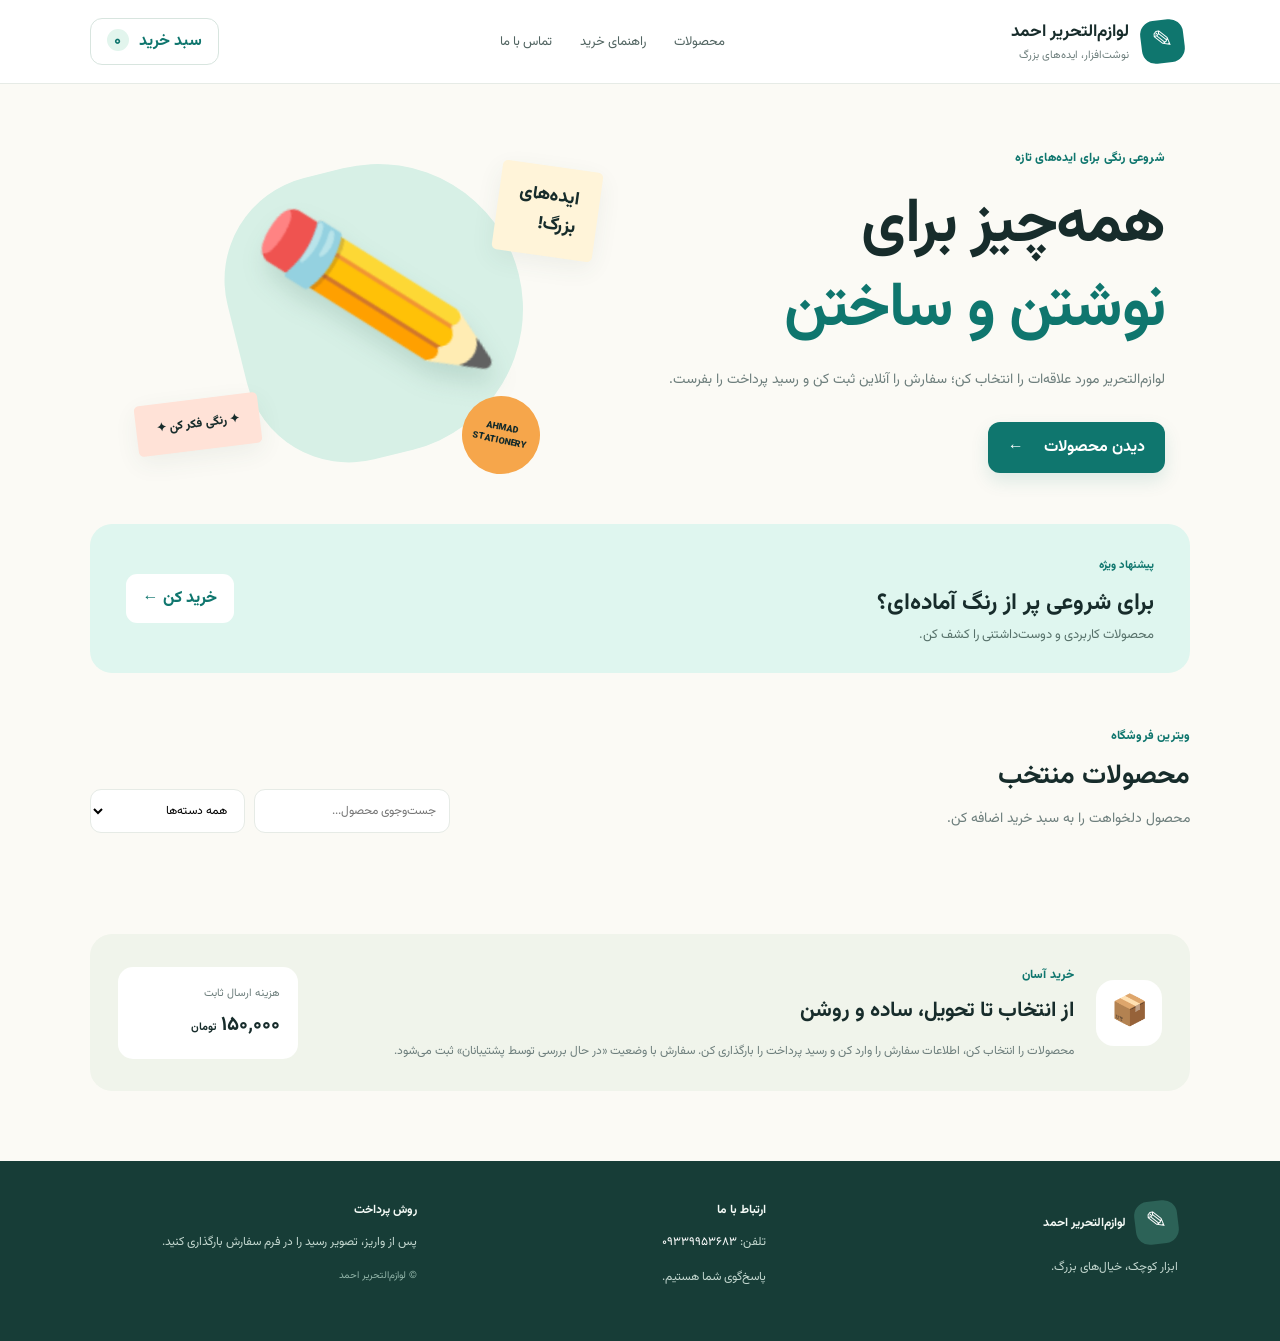
==== commit 89e19f3c: "Add files via upload" ====
--- a/index.html
+++ b/index.html
@@ -1,58 +1,43 @@
-
-<!DOCTYPE html>
+<!doctype html>
 <html lang="fa" dir="rtl">
 <head>
-<meta charset="UTF-8">
-<meta name="viewport" content="width=device-width,initial-scale=1">
-<title>در حال آپدیت سایت</title>
-<style>
-*{box-sizing:border-box}
-body{
- margin:0;min-height:100vh;display:grid;place-items:center;
- padding:20px;font-family:Tahoma,Arial;color:#effff4;
- background:radial-gradient(circle at top,#175c38,#06180e 70%);
-}
-.card{
- width:100%;max-width:460px;padding:35px 25px;text-align:center;
- background:#0c2819;border:1px solid #236b43;border-radius:25px;
- box-shadow:0 20px 70px #0008;animation:appear .8s ease;
-}
-.icon{font-size:55px;color:#48f594;animation:spin 5s linear infinite}
-h1{font-size:27px;line-height:1.8}
-h1 span{color:#48f594}
-p{color:#a8c9b5;line-height:2;font-size:14px}
-.label{display:flex;justify-content:space-between;margin:28px 0 12px}
-.percent{color:#48f594;font-weight:bold}
-.track{height:13px;border-radius:20px;background:#1b3d2b;overflow:hidden}
-.bar{
- width:35%;height:100%;border-radius:20px;
- background:linear-gradient(90deg,#16b85e,#66ffa2);
- box-shadow:0 0 18px #48f594;position:relative;overflow:hidden;
-}
-.bar:after{
- content:"";position:absolute;inset:0;
- background:linear-gradient(90deg,transparent,#ffffff80,transparent);
- animation:shine 2s infinite;
-}
-small{display:block;margin-top:24px;color:#80a88e}
-@keyframes shine{from{transform:translateX(100%)}to{transform:translateX(-150%)}}
-@keyframes appear{from{opacity:0;transform:translateY(20px)}to{opacity:1;transform:none}}
-@keyframes spin{to{transform:rotate(360deg)}}
-</style>
+  <meta charset="utf-8"><meta name="viewport" content="width=device-width, initial-scale=1">
+  <meta name="theme-color" content="#0f766e"><title>لوازم‌التحریر احمد</title>
+  <link rel="stylesheet" href="style.css">
 </head>
 <body>
-<main class="card">
- <div class="icon">↻</div>
- <h1>در حال <span>آپدیت</span> سایت هستیم</h1>
- <p>در حال آماده‌سازی تجربه‌ای بهتر و امکاناتی جدید هستیم.<br>لطفاً کمی صبور باشید 🌿</p>
- <div class="label">
-  <span>میزان پیشرفت</span>
-  <span class="percent">35%</span>
- </div>
- <div class="track">
-  <div class="bar"></div>
- </div>
- <small>۳۵ درصد انجام شده · به‌زودی برمی‌گردیم</small>
+<header class="topbar">
+  <button class="brand" id="brandMark" aria-label="لوازم التحریر احمد">
+    <span class="brand-icon">✎</span><span><b id="brandName">لوازم‌التحریر احمد</b><small>نوشت‌افزار، ایده‌های بزرگ</small></span>
+  </button>
+  <nav><a href="#products">محصولات</a><a href="#how">راهنمای خرید</a><a href="#contact">تماس با ما</a></nav>
+  <button class="cart-button" id="cartOpen">سبد خرید <span id="cartCount">۰</span></button>
+</header>
+<section class="hero">
+  <div class="hero-copy"><span class="eyebrow">شروعی رنگی برای ایده‌های تازه</span><h1>همه‌چیز برای<br><em>نوشتن و ساختن</em></h1>
+    <p>لوازم‌التحریر مورد علاقه‌ات را انتخاب کن؛ سفارش را آنلاین ثبت کن و رسید پرداخت را بفرست.</p>
+    <a class="primary" href="#products">دیدن محصولات <span>←</span></a>
+  </div>
+  <div class="hero-art"><div class="blob"></div><div class="pencil">✏️</div><div class="note note-a">ایده‌های<br>بزرگ!</div><div class="note note-b">✦ رنگی فکر کن ✦</div><div class="circle">AHMAD<br>STATIONERY</div></div>
+</section>
+<section class="banner-wrap"><div class="banner" id="banner"><div><span class="banner-tag">پیشنهاد ویژه</span><h2 id="bannerTitle">برای شروعی پر از رنگ آماده‌ای؟</h2><p id="bannerText">محصولات کاربردی و دوست‌داشتنی را کشف کن.</p></div><a href="#products">خرید کن ←</a><div class="banner-dots" id="bannerDots"></div></div></section>
+<main>
+  <section class="section-head" id="products"><div><span class="eyebrow">ویترین فروشگاه</span><h2>محصولات منتخب</h2><p>محصول دلخواهت را به سبد خرید اضافه کن.</p></div><div class="filters"><input id="search" placeholder="جست‌وجوی محصول..." aria-label="جست‌وجوی محصول"><select id="category"><option value="همه">همه دسته‌ها</option><option>خودکار و مداد</option><option>دفتر و کاغذ</option><option>رنگ‌آمیزی</option><option>ابزار و لوازم</option></select></div></section>
+  <div class="product-grid" id="productGrid"></div>
+  <section class="how" id="how"><div class="how-icon">📦</div><div><span class="eyebrow">خرید آسان</span><h2>از انتخاب تا تحویل، ساده و روشن</h2><p>محصولات را انتخاب کن، اطلاعات سفارش را وارد کن و رسید پرداخت را بارگذاری کن. سفارش با وضعیت «در حال بررسی توسط پشتیبانان» ثبت می‌شود.</p></div><div class="shipping"><span>هزینه ارسال ثابت</span><strong>۱۵۰٬۰۰۰ <small>تومان</small></strong></div></section>
 </main>
-</body>
-</html>
+<footer id="contact"><div class="footer-brand"><span class="brand-icon">✎</span><b id="footerName">لوازم‌التحریر احمد</b><p>ابزار کوچک، خیال‌های بزرگ.</p></div><div><b>ارتباط با ما</b><p>تلفن: <a id="phoneLink" href="tel:09339953683">۰۹۳۳۹۹۵۳۶۸۳</a></p><p>پاسخ‌گوی شما هستیم.</p></div><div><b>روش پرداخت</b><p>پس از واریز، تصویر رسید را در فرم سفارش بارگذاری کنید.</p><small id="footerCopyright">© لوازم‌التحریر احمد</small></div></footer>
+<div class="overlay" id="overlay"></div>
+<aside class="drawer" id="cartDrawer"><div class="drawer-head"><h2>سبد خرید</h2><button class="icon-btn" data-close>×</button></div><div id="cartItems"></div><div class="cart-total" id="cartTotal"></div><button class="primary full" id="checkoutOpen">ثبت سفارش و پرداخت</button></aside>
+<section class="modal" id="checkoutModal"><button class="modal-close" data-close>×</button><h2>تکمیل سفارش</h2><p class="muted">لطفاً اطلاعات تماس و رسید پرداخت را وارد کنید.</p><form id="checkoutForm"><label>نام و نام خانوادگی<input name="customer" required></label><label>شماره تماس<input name="phone" inputmode="tel" required></label><label>نشانی کامل<textarea name="address" rows="2" required></textarea></label><div class="payment-card"><span>واریز به کارت</span><strong id="cardNumber">۶۲۱۹۸۶۱۸۶۴۴۶۱۶۵۱</strong><b id="cardHolder">ناصر عبیداوی</b><button type="button" class="text-btn" id="copyCard">کپی شماره کارت</button></div><label>تصویر رسید پرداخت<input type="file" name="receipt" accept="image/*,.pdf" required></label><p class="hint">هزینه ارسال: <b>۱۵۰٬۰۰۰ تومان</b> — رسید فقط در این نسخه نمایشی در مرورگر نگهداری می‌شود.</p><button class="primary full" type="submit">ثبت سفارش</button></form></section>
+<section class="modal" id="authModal"><button class="modal-close" data-close>×</button><h2 id="authTitle">ورود / ایجاد حساب</h2><p class="muted">برای ثبت سفارش، حساب کاربری بسازید یا وارد شوید.</p><form id="authForm"><label>نام کاربری<input name="username" required autocomplete="username"></label><label>رمز عبور<input name="password" type="password" required minlength="6" autocomplete="current-password"></label><label id="authNameWrap">نام نمایشی<input name="displayName"></label><button class="primary full" type="submit">ورود / ایجاد حساب</button><button class="text-btn" type="button" id="authToggle">تغییر به ورود</button></form></section>
+<section class="modal admin-modal" id="adminModal"><button class="modal-close" data-close>×</button><div class="admin-title"><span class="eyebrow">مدیریت فروشگاه</span><h2>پنل مدیریت</h2></div><div id="adminLogin"><p class="muted">برای ورود، حساب مدیر بسازید یا وارد شوید. در نسخه نمایشی، احراز هویت فقط روی همین مرورگر است.</p><form id="adminAuthForm"><label>نام کاربری مدیر<input name="username" required></label><label>رمز عبور<input name="password" type="password" required minlength="6"></label><button class="primary full" type="submit">ورود / ایجاد مدیر</button></form></div>
+<div id="adminPanel" hidden><div class="admin-tabs"><button class="tab active" data-tab="settings">تنظیمات</button><button class="tab" data-tab="productsAdmin">محصولات</button><button class="tab" data-tab="bannersAdmin">بنرها</button><button class="tab" data-tab="ordersAdmin">سفارش‌ها</button></div>
+<div class="admin-page" id="settings"><h3>ویرایش ظاهر و اطلاعات</h3><form id="settingsForm" class="admin-form"><label>نام فروشگاه<input name="storeName"></label><label>شماره تماس<input name="phone"></label><label>شماره کارت<input name="cardNumber"></label><label>نام صاحب کارت<input name="cardHolder"></label><label>هزینه ارسال (تومان)<input name="shipping" type="number" min="0"></label><label>متن اصلی بنر<input name="bannerTitle"></label><label>متن توضیح بنر<input name="bannerText"></label><label>متن معرفی صفحه<textarea name="intro"></textarea></label><button class="primary" type="submit">ذخیره تنظیمات</button></form></div>
+<div class="admin-page" id="productsAdmin" hidden><h3>افزودن محصول</h3><form id="productForm" class="admin-form"><label>نام محصول<input name="name" required></label><label>قیمت (تومان)<input name="price" type="number" min="0" required></label><label>دسته‌بندی<select name="category"><option>خودکار و مداد</option><option>دفتر و کاغذ</option><option>رنگ‌آمیزی</option><option>ابزار و لوازم</option></select></label><label>توضیح کوتاه<input name="description"></label><label>تصویر محصول<input name="image" type="file" accept="image/*"></label><button class="primary" type="submit">افزودن محصول</button></form><p class="hint">برای انتشار واقعی تصویر در پوشه pictures گیت‌هاب، به بک‌اند امن یا GitHub App نیاز است؛ این نسخه تصویر را فقط محلی نگه می‌دارد.</p><div id="adminProductList"></div></div>
+<div class="admin-page" id="bannersAdmin" hidden><h3>مدیریت بنرهای چرخشی</h3><form id="bannerForm" class="admin-form"><label>عنوان بنر<input name="title" required></label><label>متن بنر<input name="text"></label><label>رنگ پس‌زمینه<input name="color" type="color" value="#dff6ef"></label><button class="primary" type="submit">افزودن بنر</button></form><p class="hint">هر بنر به‌صورت خودکار هر ۵ ثانیه نمایش داده می‌شود.</p><div id="adminBannerList"></div></div>
+<div class="admin-page" id="ordersAdmin" hidden><h3>سفارش‌های ثبت‌شده</h3><div id="adminOrdersList"></div></div>
+<button class="text-btn" id="adminLogout">خروج از پنل مدیریت</button></div></section>
+<div class="toast" id="toast" role="status"></div>
+<script src="app.js"></script>
+</body></html>
--- a/style.css
+++ b/style.css
@@ -0,0 +1,4 @@
+@import url('https://fonts.googleapis.com/css2?family=Vazirmatn:wght@400;500;600;700;800;900&display=swap');
+:root{--ink:#172c2b;--muted:#6d7e7c;--teal:#0f766e;--teal-dark:#095c56;--cream:#fbfaf5;--line:#e6ebe6;--orange:#f6a64b;--radius:22px}*{box-sizing:border-box}html{scroll-behavior:smooth}body{margin:0;background:var(--cream);color:var(--ink);font-family:Vazirmatn,Tahoma,sans-serif}button,input,textarea,select{font:inherit}button,a{cursor:pointer}a{color:inherit;text-decoration:none}.topbar{height:84px;display:flex;align-items:center;justify-content:space-between;padding:0 7%;border-bottom:1px solid var(--line);background:#fff;gap:24px}.brand{border:0;background:none;display:flex;align-items:center;gap:12px;text-align:right;color:var(--ink)}.brand b{display:block;font-size:17px}.brand small{display:block;color:var(--muted);font-size:11px;margin-top:2px}.brand-icon{display:grid;place-items:center;background:var(--teal);color:white;width:43px;height:43px;border-radius:14px;font-size:25px;transform:rotate(-7deg)}nav{display:flex;gap:28px;font-size:13px;color:#516461}nav a:hover{color:var(--teal)}.cart-button{border:1px solid #d8e5df;background:#fff;border-radius:12px;padding:10px 16px;color:var(--teal);font-weight:700}.cart-button span{display:inline-grid;place-items:center;background:#e2f5ed;border-radius:50%;min-width:22px;height:22px;margin-right:6px}.hero{display:grid;grid-template-columns:1fr 1fr;align-items:center;padding:60px 9% 50px;min-height:440px;overflow:hidden}.hero-copy{max-width:500px}.eyebrow{color:var(--teal);font-weight:800;font-size:12px;letter-spacing:.2px}.hero h1{font-size:clamp(36px,5vw,62px);line-height:1.35;letter-spacing:-1.5px;margin:14px 0}.hero h1 em{font-style:normal;color:var(--teal)}.hero-copy p,.section-head p,.how p{color:var(--muted);line-height:2;font-size:14px}.primary{display:inline-flex;justify-content:center;align-items:center;gap:20px;border:0;background:var(--teal);color:#fff;border-radius:12px;padding:13px 20px;font-weight:700;box-shadow:0 8px 18px #0f766e20}.primary:hover{background:var(--teal-dark)}.hero-copy .primary{margin-top:14px}.hero-art{height:330px;position:relative;display:grid;place-items:center}.blob{position:absolute;width:290px;height:290px;border-radius:42% 58% 58% 42%;background:#d7f0e6;transform:rotate(-14deg)}.pencil{position:relative;font-size:180px;filter:drop-shadow(0 16px 12px #164b3b24);transform:rotate(-13deg)}.note{position:absolute;background:#fff4d9;padding:16px 20px;border-radius:5px;box-shadow:0 8px 25px #3e5c4c12;font-weight:800;line-height:1.6;transform:rotate(8deg)}.note-a{top:22px;right:8%;font-size:18px}.note-b{bottom:24px;left:4%;font-size:12px;background:#ffe2d7;transform:rotate(-7deg)}.circle{position:absolute;bottom:0;right:19%;background:var(--orange);width:78px;height:78px;border-radius:50%;display:grid;place-content:center;text-align:center;font-size:9px;font-weight:900;line-height:1.5;transform:rotate(12deg)}.banner-wrap{padding:0 7% 50px}.banner{position:relative;display:flex;align-items:center;justify-content:space-between;gap:20px;background:#dff6ef;border-radius:var(--radius);padding:28px 36px;min-height:145px;transition:background .4s}.banner h2{font-size:23px;margin:8px 0 4px}.banner p{font-size:13px;color:#57716a;margin:0}.banner>a{background:#fff;padding:12px 17px;border-radius:11px;color:var(--teal);font-weight:800;white-space:nowrap}.banner-tag{font-size:11px;font-weight:800;color:var(--teal)}.banner-dots{position:absolute;bottom:12px;left:50%;display:flex;gap:5px}.banner-dots span{width:6px;height:6px;border-radius:10px;background:#93b9ad}.banner-dots span.active{width:19px;background:var(--teal)}main{padding:0 7% 70px}.section-head{display:flex;align-items:end;justify-content:space-between;gap:25px;margin-bottom:26px}.section-head h2,.how h2{font-size:27px;margin:7px 0}.section-head p{margin:0}.filters{display:flex;gap:9px}.filters input,.filters select{background:white;border:1px solid var(--line);border-radius:11px;padding:11px 13px;min-width:155px;outline-color:var(--teal);font-size:12px}.product-grid{display:grid;grid-template-columns:repeat(4,minmax(0,1fr));gap:18px}.product{background:white;border:1px solid #edf0eb;border-radius:18px;padding:13px;transition:.2s;position:relative}.product:hover{transform:translateY(-4px);box-shadow:0 15px 35px #244c3a0d}.product-image{height:155px;border-radius:13px;background:#f1f5ef;display:grid;place-items:center;overflow:hidden;font-size:65px}.product-image img{width:100%;height:100%;object-fit:cover}.product h3{font-size:14px;margin:13px 3px 4px}.product .desc{font-size:11px;color:var(--muted);margin:0 3px;min-height:18px}.product-bottom{display:flex;align-items:center;justify-content:space-between;margin:15px 2px 2px;gap:8px}.price{font-weight:900;font-size:14px;color:var(--teal)}.add-btn{border:0;background:#e6f5ee;color:var(--teal);width:35px;height:35px;border-radius:11px;font-size:22px}.empty{grid-column:1/-1;padding:40px;text-align:center;color:var(--muted);background:white;border-radius:18px}.how{margin-top:75px;background:#f0f4eb;border-radius:var(--radius);padding:28px;display:grid;grid-template-columns:auto 1fr auto;align-items:center;gap:22px}.how-icon{width:66px;height:66px;background:#fff;border-radius:18px;display:grid;place-items:center;font-size:30px}.how h2{font-size:21px}.how p{font-size:12px;margin-bottom:0}.shipping{background:white;border-radius:15px;padding:18px;min-width:180px}.shipping span{display:block;font-size:11px;color:var(--muted)}.shipping strong{display:block;font-size:20px;margin-top:7px}.shipping small{font-size:11px}footer{display:grid;grid-template-columns:1.2fr 1fr 1fr;gap:35px;padding:40px 8%;background:#173d37;color:#f4faf6;font-size:12px}footer p{color:#c4d8d0;line-height:1.9}footer small{color:#91b4a8}.footer-brand .brand-icon{display:inline-grid;vertical-align:middle;margin-left:9px;background:#2c6257}footer a{color:#fff}.overlay{position:fixed;inset:0;background:#102c2680;z-index:10;opacity:0;pointer-events:none;transition:.25s}.overlay.show{opacity:1;pointer-events:auto}.drawer{position:fixed;z-index:11;top:0;bottom:0;left:0;width:min(420px,100%);background:#fff;padding:24px;transform:translateX(-105%);transition:.3s;overflow:auto}.drawer.open{transform:translateX(0)}.drawer-head{display:flex;justify-content:space-between;align-items:center;border-bottom:1px solid var(--line);padding-bottom:12px}.drawer-head h2,.modal h2{margin:0 0 10px}.icon-btn,.modal-close{border:0;background:#f0f5f1;border-radius:10px;width:35px;height:35px;font-size:23px}.cart-row{display:grid;grid-template-columns:1fr auto;gap:6px;padding:16px 0;border-bottom:1px solid var(--line);font-size:13px}.cart-row small{color:var(--muted)}.qty{display:flex;align-items:center;gap:9px}.qty button{border:0;background:#e7f4ed;border-radius:7px;width:25px;height:25px;color:var(--teal)}.cart-total{padding:18px 0;line-height:2;font-size:13px}.cart-total strong{font-size:19px;display:block}.full{width:100%}.modal{display:none;position:fixed;z-index:12;top:50%;left:50%;transform:translate(-50%,-46%);width:min(520px,calc(100% - 28px));max-height:90vh;overflow:auto;background:white;border-radius:22px;padding:28px;box-shadow:0 20px 70px #0d2c2633}.modal.show{display:block;animation:appear .2s forwards}@keyframes appear{to{transform:translate(-50%,-50%)}}.modal-close{float:left;margin:-8px -8px 8px 0}.muted,.hint{font-size:12px;color:var(--muted);line-height:1.8}.modal form{display:grid;gap:13px}.modal label,.admin-form label{display:grid;gap:6px;font-size:12px;font-weight:700}.modal input,.modal textarea,.admin-form input,.admin-form textarea,.admin-form select{width:100%;border:1px solid var(--line);border-radius:10px;padding:11px;background:#fff;outline-color:var(--teal);font-size:13px}.payment-card{display:grid;gap:6px;background:#eff8f3;border:1px dashed #9fc9b6;padding:14px;border-radius:13px}.payment-card span{font-size:11px;color:var(--muted)}.payment-card strong{font-size:18px;letter-spacing:1px}.payment-card b{font-size:12px}.text-btn{border:0;background:transparent;color:var(--teal);font-weight:800;padding:7px 0;font-size:12px;text-align:right}.admin-modal{width:min(760px,calc(100% - 24px))}.admin-title{margin-bottom:18px}.admin-tabs{display:flex;gap:7px;flex-wrap:wrap;border-bottom:1px solid var(--line);padding-bottom:12px;margin-bottom:18px}.tab{border:0;background:#f0f4f1;border-radius:9px;padding:9px 13px;font-size:12px}.tab.active{background:var(--teal);color:#fff}.admin-form{display:grid;grid-template-columns:repeat(2,minmax(0,1fr));gap:12px;margin-bottom:15px}.admin-form button{align-self:end}.admin-form label:last-of-type:nth-child(odd){grid-column:1/-1}.admin-item{display:flex;justify-content:space-between;gap:12px;padding:12px;border:1px solid var(--line);border-radius:11px;margin:8px 0;font-size:12px;align-items:center}.danger{border:0;background:#fff0ed;color:#b83e2e;border-radius:8px;padding:7px 10px;font-size:11px}.order-card{border:1px solid var(--line);padding:13px;border-radius:12px;margin:9px 0;font-size:12px;line-height:1.9}.status{color:#9a6a16;background:#fff4d9;border-radius:7px;padding:4px 8px;display:inline-block}.toast{position:fixed;z-index:20;bottom:22px;right:50%;transform:translate(50%,20px);opacity:0;background:#173d37;color:#fff;padding:12px 20px;border-radius:12px;font-size:12px;pointer-events:none;transition:.25s}.toast.show{opacity:1;transform:translate(50%,0)}[hidden]{display:none!important}
+@media(max-width:850px){nav{display:none}.hero{padding:40px 7%;grid-template-columns:1fr 0.8fr}.hero-art{transform:scale(.8)}.product-grid{grid-template-columns:repeat(3,minmax(0,1fr))}.how{grid-template-columns:auto 1fr}.shipping{grid-column:2}.section-head{align-items:start;flex-direction:column}.filters{width:100%}.filters>*{flex:1;min-width:0}footer{padding:35px 7%}}
+@media(max-width:600px){.topbar{height:72px;padding:0 5%;gap:8px}.brand b{font-size:14px}.brand small{font-size:10px}.brand-icon{width:38px;height:38px}.cart-button{padding:8px 10px;font-size:11px}.hero{grid-template-columns:1fr;padding:38px 7% 12px}.hero-art{height:245px;transform:scale(.82);margin-top:-5px}.hero-copy{text-align:center}.hero h1{font-size:42px}.banner-wrap{padding:0 5% 40px}.banner{padding:22px;align-items:flex-start;flex-direction:column}.banner h2{font-size:19px}.banner>a{padding:9px 13px}.banner-dots{left:22px;bottom:18px}main{padding:0 5% 45px}.product-grid{grid-template-columns:repeat(2,minmax(0,1fr));gap:10px}.product{padding:9px}.product-image{height:125px}.product h3{font-size:12px}.price{font-size:12px}.product-bottom{align-items:center}.how{grid-template-columns:1fr;text-align:center;padding:23px}.how-icon{margin:auto}.shipping{grid-column:auto;min-width:0}.section-head h2{font-size:24px}footer{grid-template-columns:1fr;gap:18px;padding:30px 7%}.admin-form{grid-template-columns:1fr}.admin-form label:last-of-type:nth-child(odd){grid-column:auto}.modal{padding:22px}.payment-card strong{font-size:15px}}
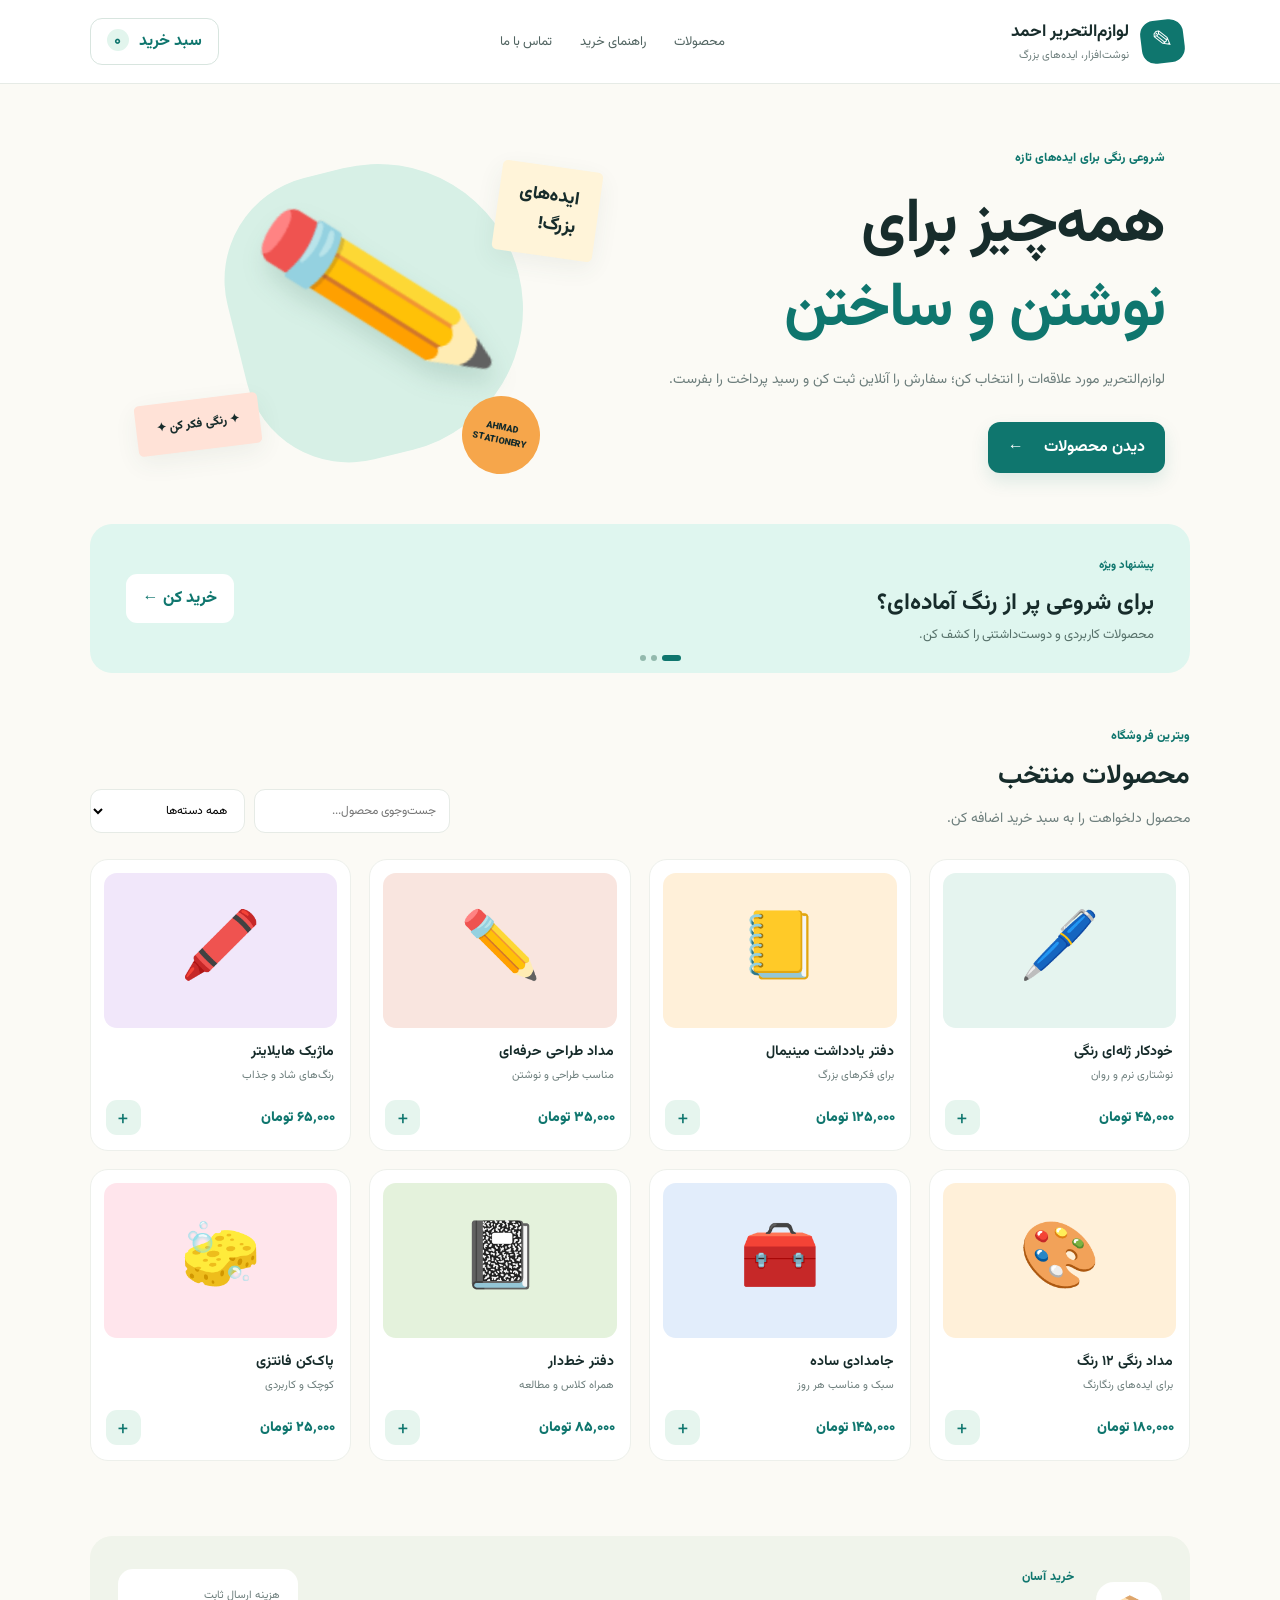
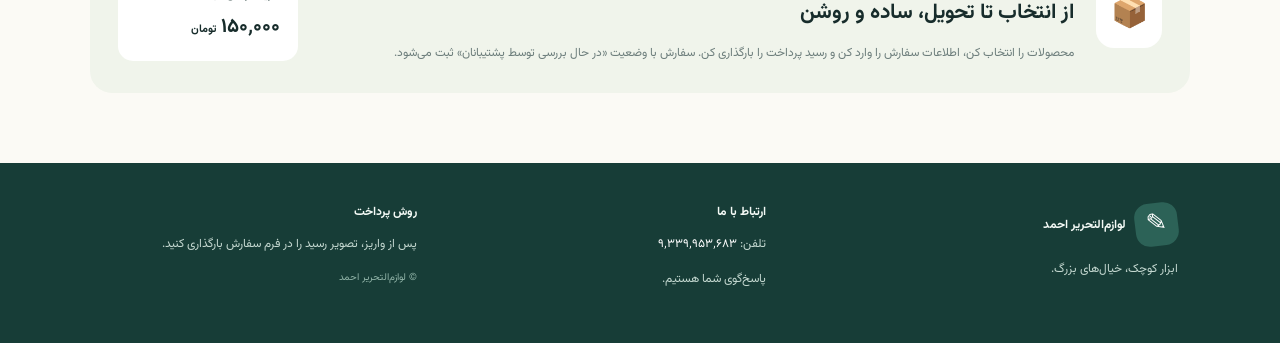
==== commit d9baeee2: "Rename index_phone_fixed.html to index.html" ====
--- a/index.html
+++ b/index.html
@@ -26,7 +26,7 @@
   <div class="product-grid" id="productGrid"></div>
   <section class="how" id="how"><div class="how-icon">📦</div><div><span class="eyebrow">خرید آسان</span><h2>از انتخاب تا تحویل، ساده و روشن</h2><p>محصولات را انتخاب کن، اطلاعات سفارش را وارد کن و رسید پرداخت را بارگذاری کن. سفارش با وضعیت «در حال بررسی توسط پشتیبانان» ثبت می‌شود.</p></div><div class="shipping"><span>هزینه ارسال ثابت</span><strong>۱۵۰٬۰۰۰ <small>تومان</small></strong></div></section>
 </main>
-<footer id="contact"><div class="footer-brand"><span class="brand-icon">✎</span><b id="footerName">لوازم‌التحریر احمد</b><p>ابزار کوچک، خیال‌های بزرگ.</p></div><div><b>ارتباط با ما</b><p>تلفن: <a id="phoneLink" href="tel:09339953683">۰۹۳۳۹۹۵۳۶۸۳</a></p><p>پاسخ‌گوی شما هستیم.</p></div><div><b>روش پرداخت</b><p>پس از واریز، تصویر رسید را در فرم سفارش بارگذاری کنید.</p><small id="footerCopyright">© لوازم‌التحریر احمد</small></div></footer>
+<footer id="contact"><div class="footer-brand"><span class="brand-icon">✎</span><b id="footerName">لوازم‌التحریر احمد</b><p>ابزار کوچک، خیال‌های بزرگ.</p></div><div><b>ارتباط با ما</b><p>تلفن: <a id="phoneLink" dir="ltr" href="tel:+989339953683">۰۹۳۳۹۹۵۳۶۸۳</a></p><p>پاسخ‌گوی شما هستیم.</p></div><div><b>روش پرداخت</b><p>پس از واریز، تصویر رسید را در فرم سفارش بارگذاری کنید.</p><small id="footerCopyright">© لوازم‌التحریر احمد</small></div></footer>
 <div class="overlay" id="overlay"></div>
 <aside class="drawer" id="cartDrawer"><div class="drawer-head"><h2>سبد خرید</h2><button class="icon-btn" data-close>×</button></div><div id="cartItems"></div><div class="cart-total" id="cartTotal"></div><button class="primary full" id="checkoutOpen">ثبت سفارش و پرداخت</button></aside>
 <section class="modal" id="checkoutModal"><button class="modal-close" data-close>×</button><h2>تکمیل سفارش</h2><p class="muted">لطفاً اطلاعات تماس و رسید پرداخت را وارد کنید.</p><form id="checkoutForm"><label>نام و نام خانوادگی<input name="customer" required></label><label>شماره تماس<input name="phone" inputmode="tel" required></label><label>نشانی کامل<textarea name="address" rows="2" required></textarea></label><div class="payment-card"><span>واریز به کارت</span><strong id="cardNumber">۶۲۱۹۸۶۱۸۶۴۴۶۱۶۵۱</strong><b id="cardHolder">ناصر عبیداوی</b><button type="button" class="text-btn" id="copyCard">کپی شماره کارت</button></div><label>تصویر رسید پرداخت<input type="file" name="receipt" accept="image/*,.pdf" required></label><p class="hint">هزینه ارسال: <b>۱۵۰٬۰۰۰ تومان</b> — رسید فقط در این نسخه نمایشی در مرورگر نگهداری می‌شود.</p><button class="primary full" type="submit">ثبت سفارش</button></form></section>
@@ -40,4 +40,4 @@
 <button class="text-btn" id="adminLogout">خروج از پنل مدیریت</button></div></section>
 <div class="toast" id="toast" role="status"></div>
 <script src="app.js"></script>
-</body></html>+</body></html>
